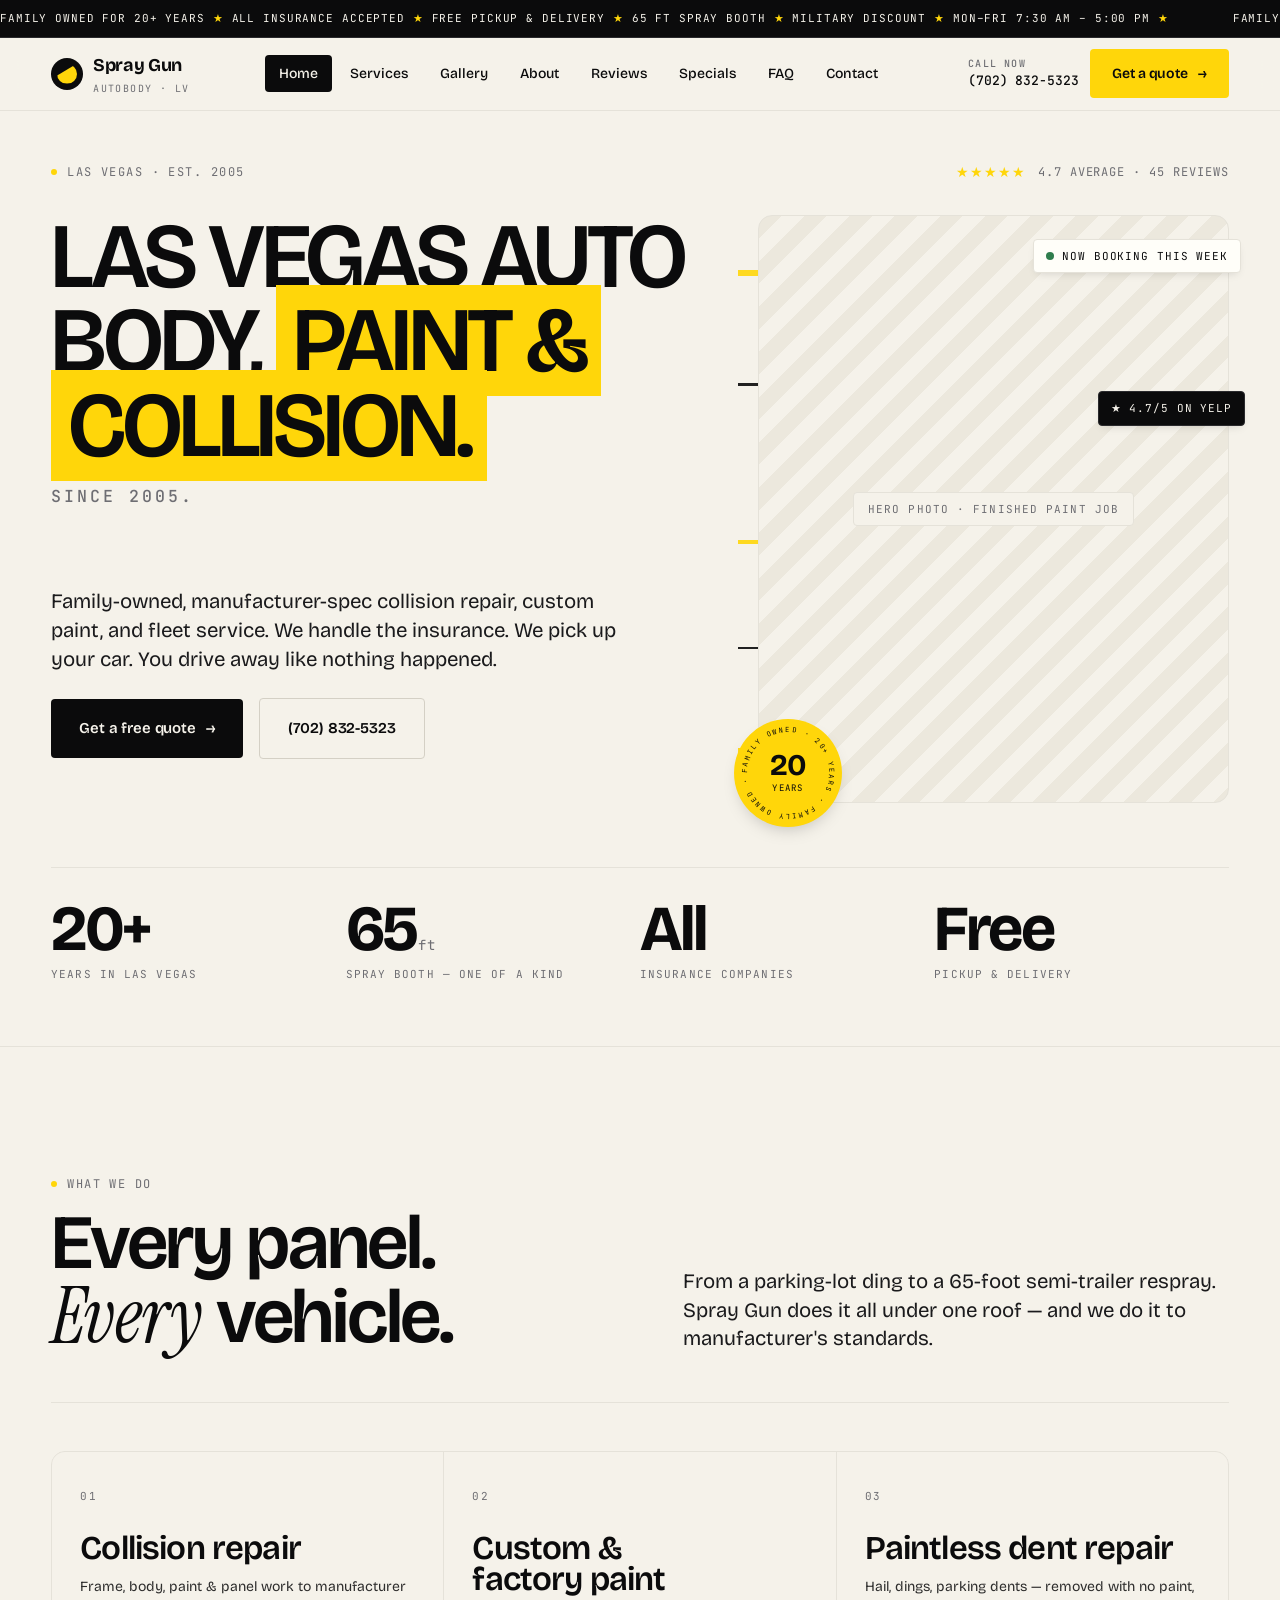
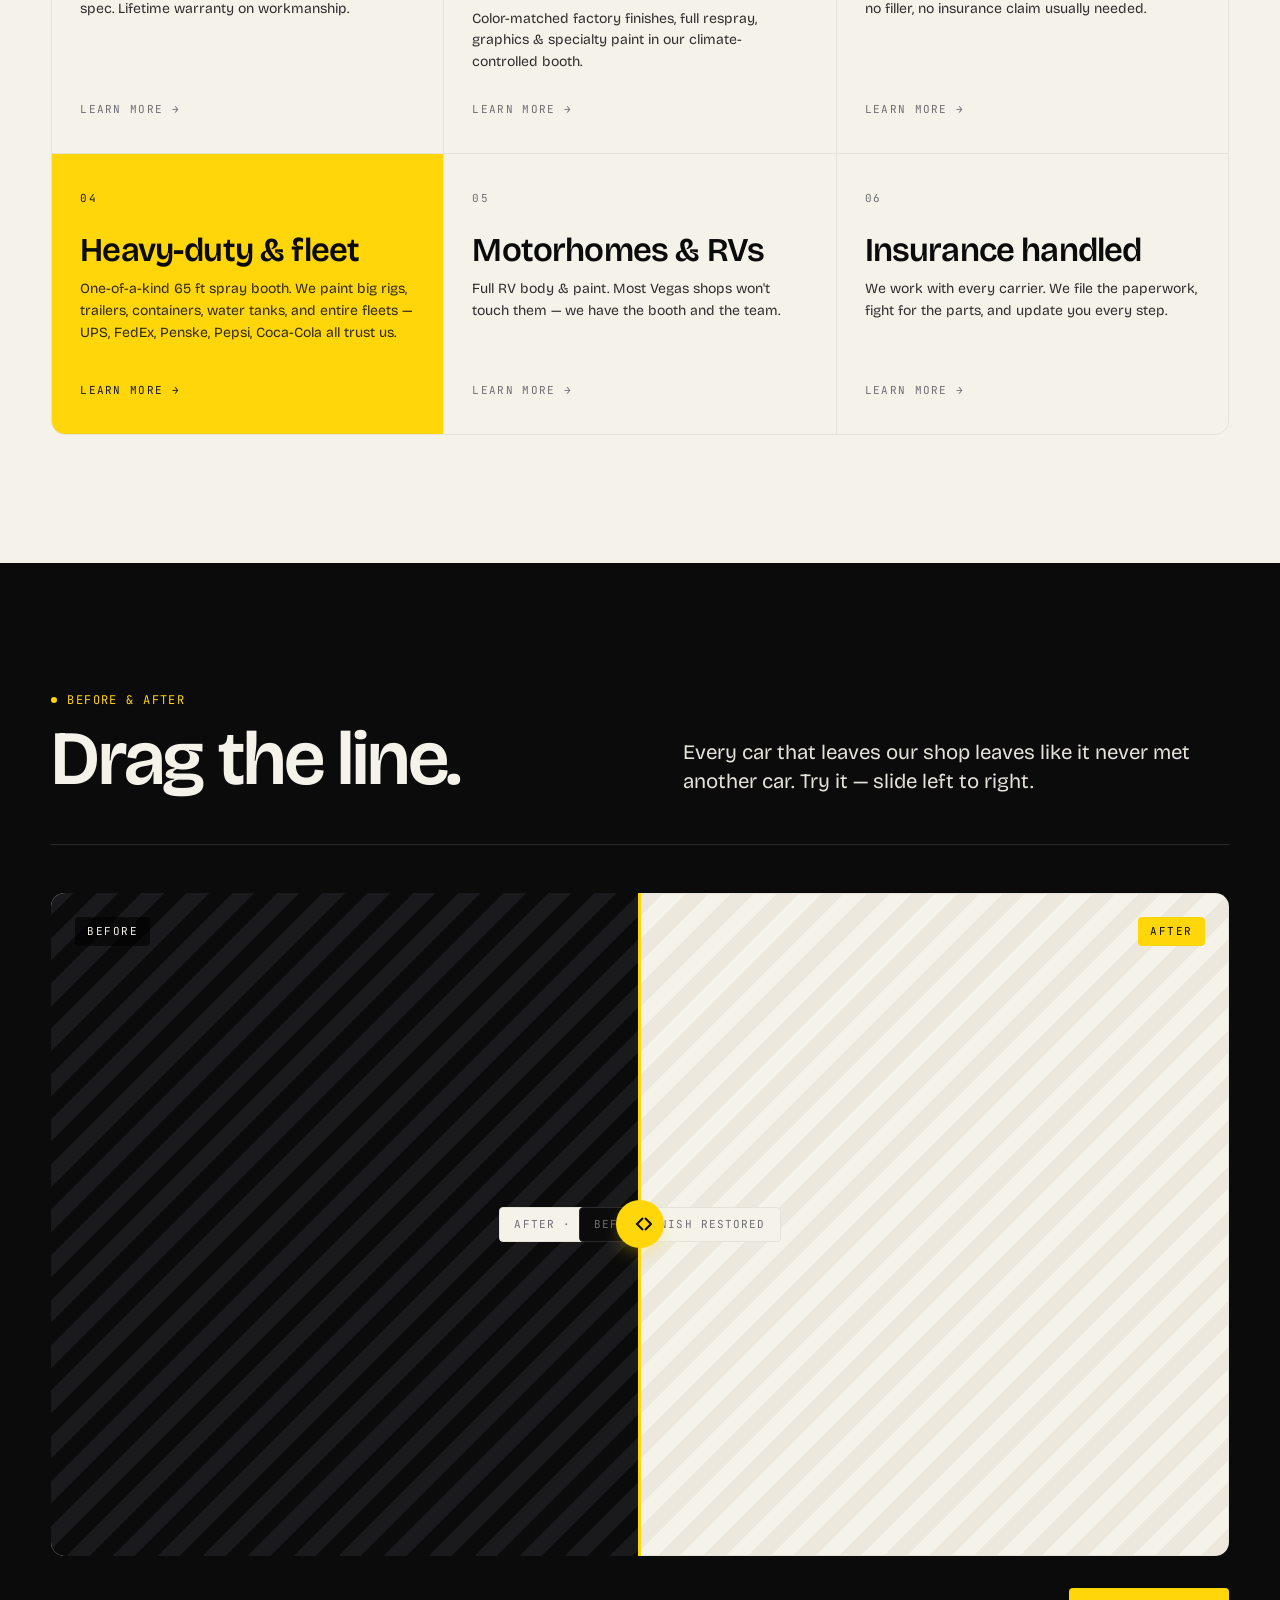
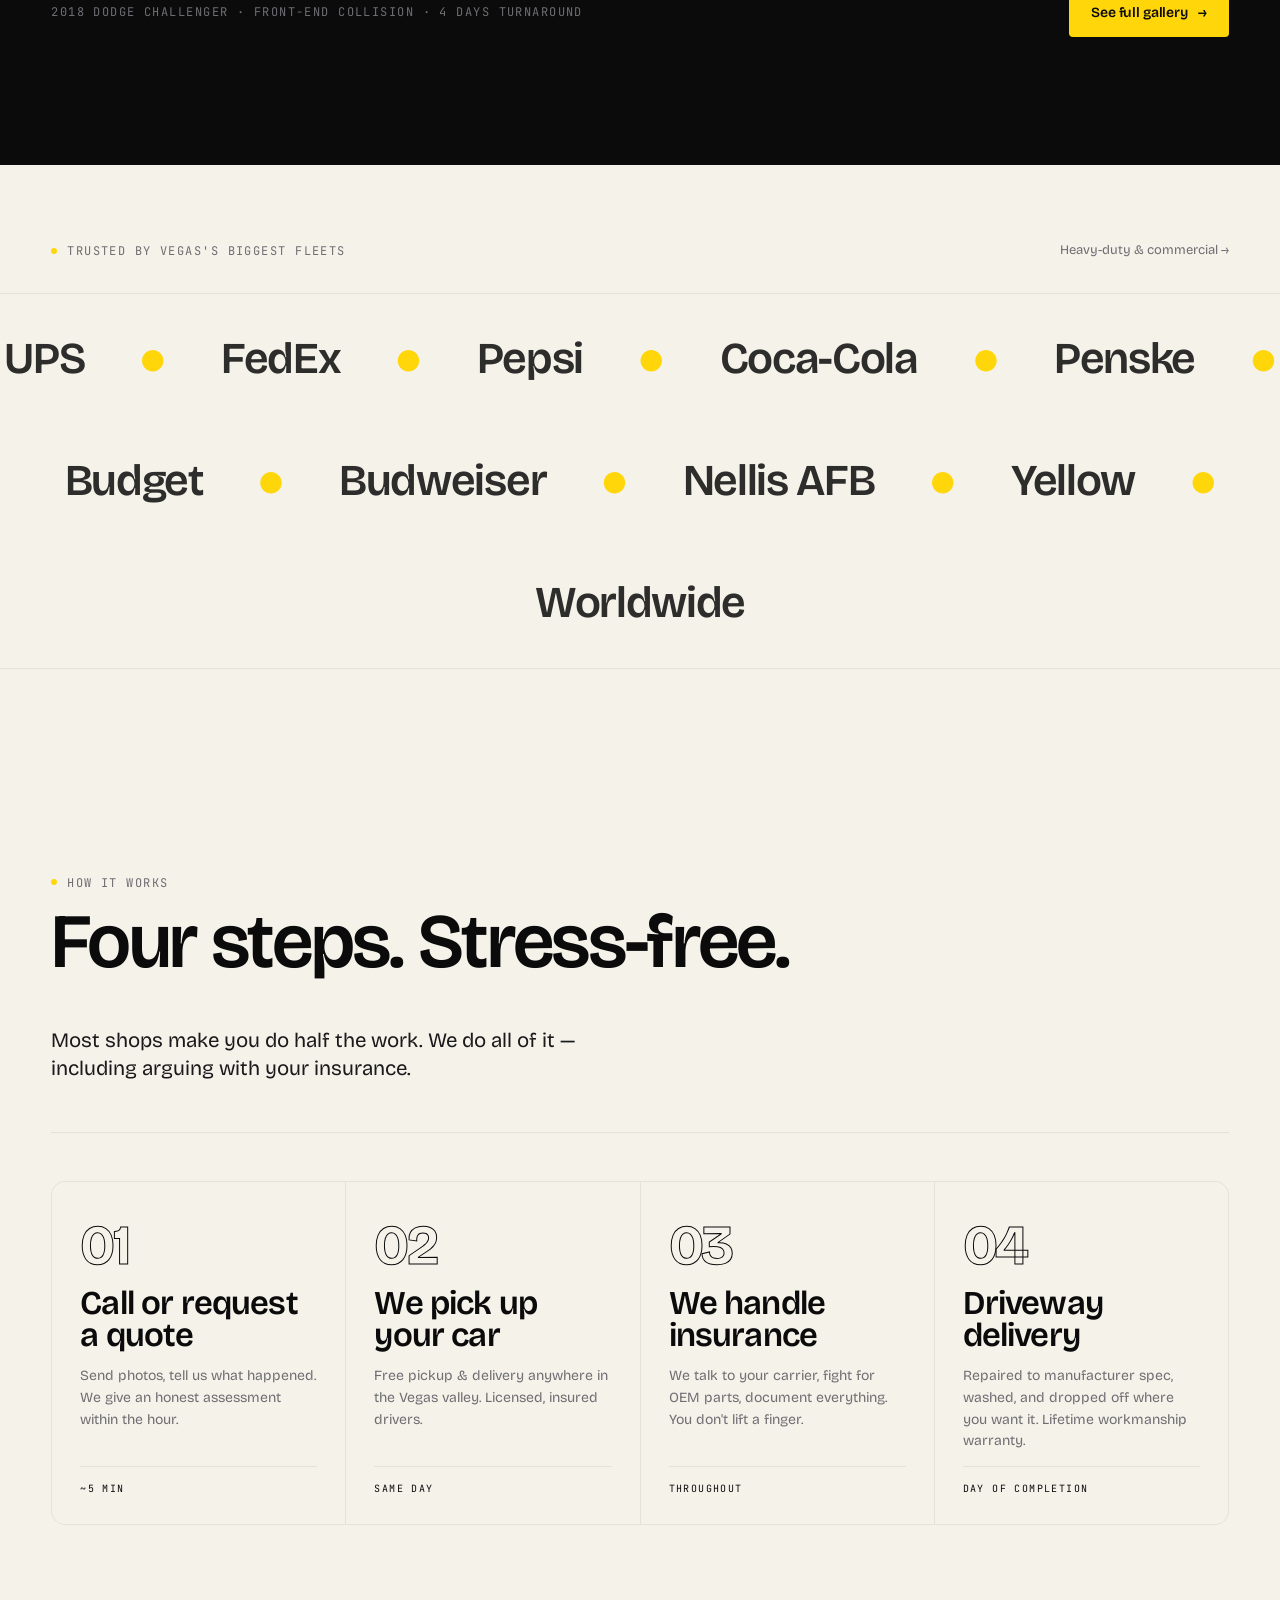
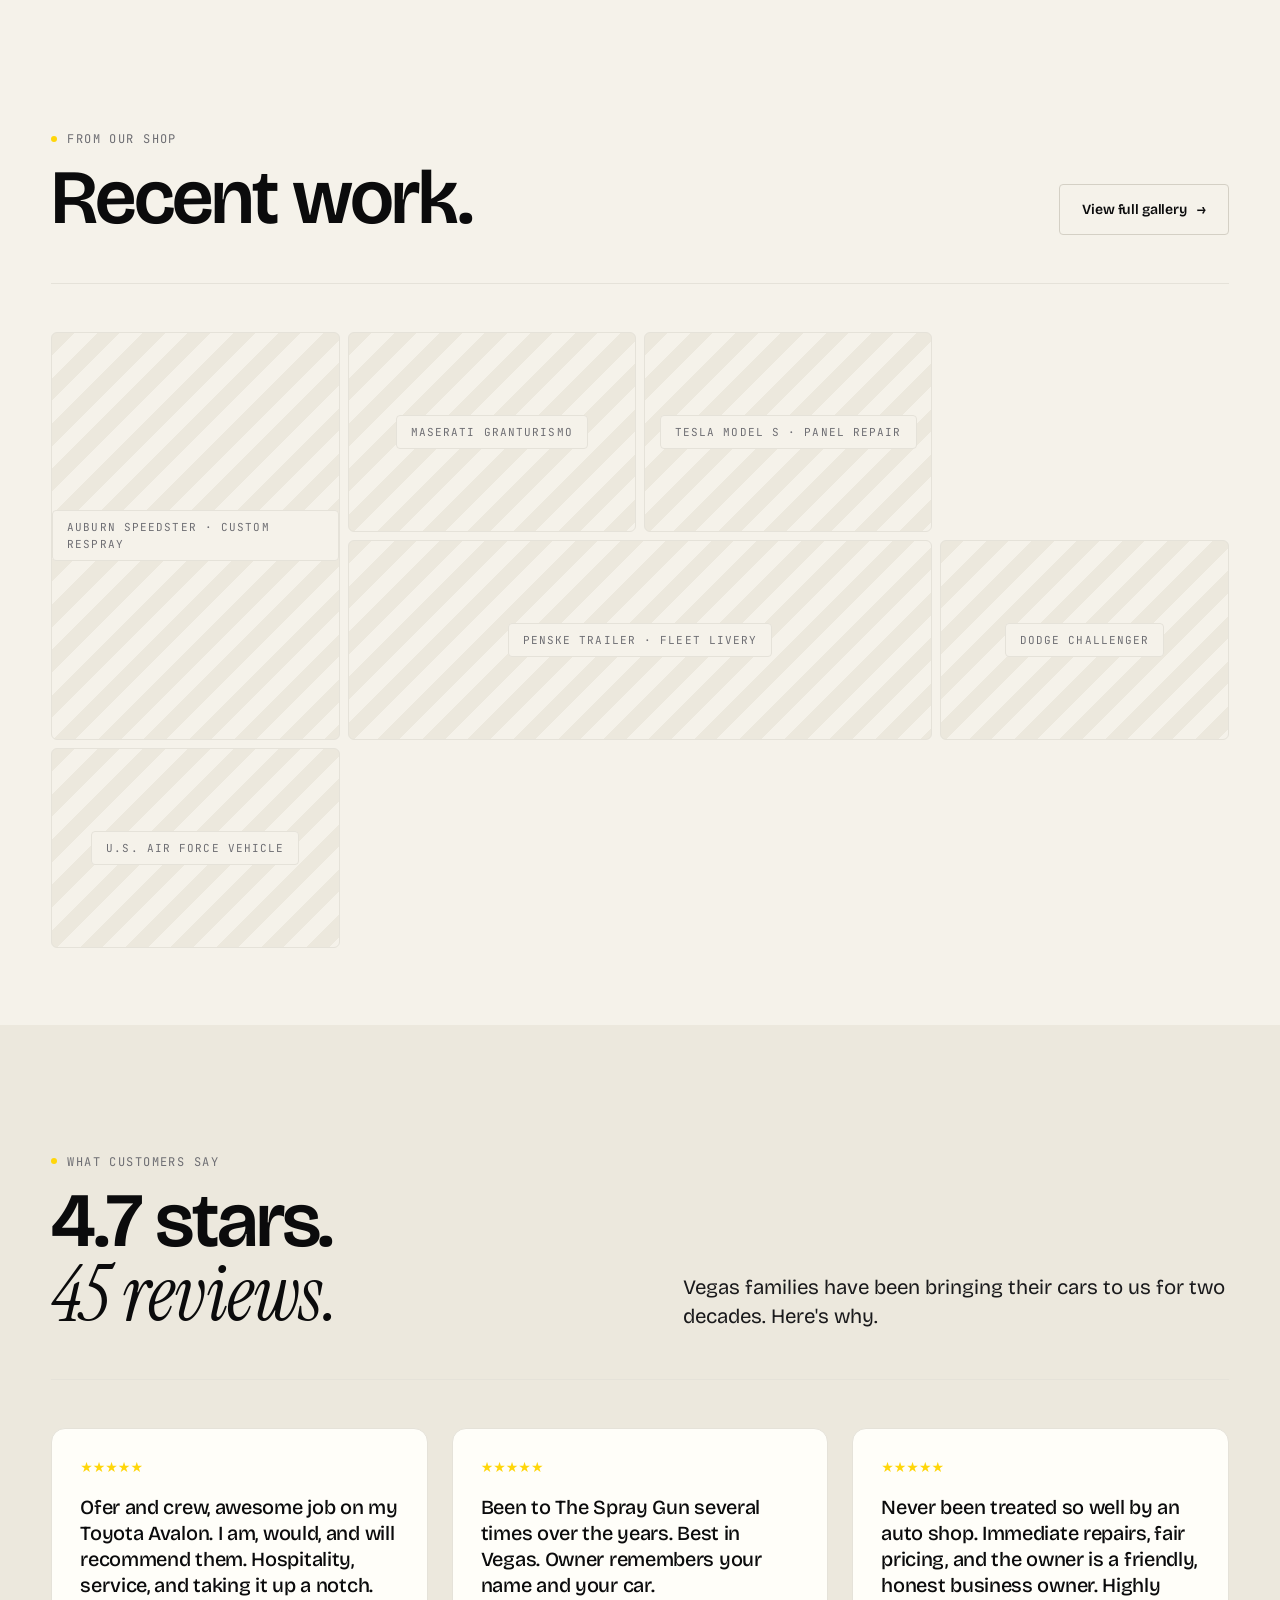
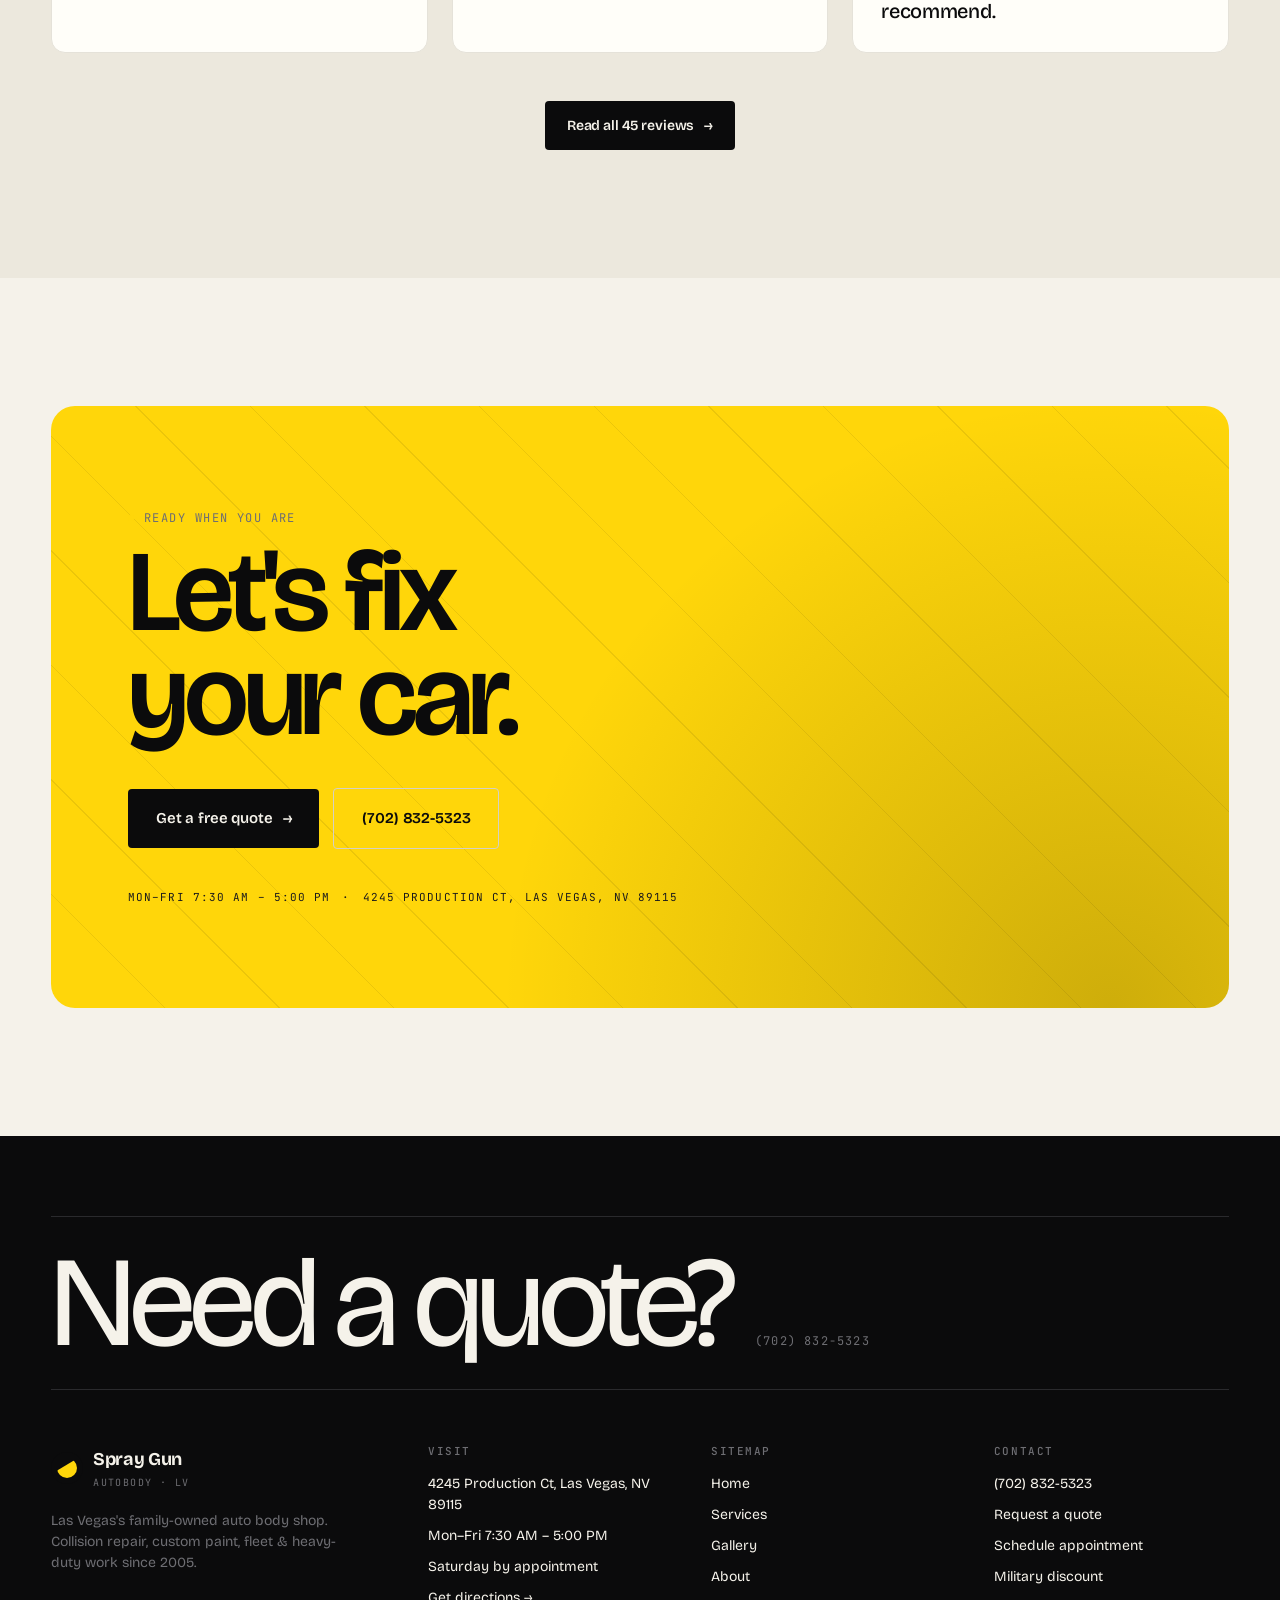
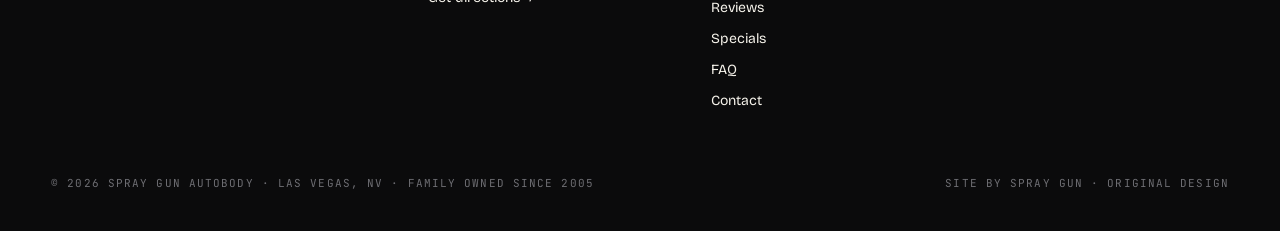
==== index.html @ a109ec79 "Update index.html" ====
<!doctype html>
<html lang="en">
<head>
<meta charset="utf-8" />
<meta name="viewport" content="width=device-width,initial-scale=1" />
<title>Spray Gun Autobody — Las Vegas Auto Body, Collision Repair &amp; Custom Paint</title>
<meta name="description" content="Las Vegas's family-owned auto body shop since 2005. Collision repair, custom paint, paintless dent repair, fleet &amp; heavy-duty service. All insurance accepted. Free pickup &amp; delivery. Call (702) 832-5323." />
<meta name="keywords" content="auto body Las Vegas, Las Vegas autobody, collision repair Las Vegas, car repair Las Vegas, truck repair, paintless dent repair, custom paint, fleet repair, big rig painting, 65 ft spray booth, motorhome paint Las Vegas" />
<meta name="theme-color" content="#FFD60A" />
<link rel="canonical" href="https://thespraygun.com/" />
<meta property="og:type" content="website" />
<meta property="og:title" content="Spray Gun Autobody — Las Vegas Auto Body" />
<meta property="og:description" content="Family-owned Las Vegas auto body since 2005. Collision repair, custom paint, fleet &amp; heavy-duty. All insurance accepted." />
<meta property="og:locale" content="en_US" />
<meta property="og:site_name" content="Spray Gun Autobody" />
<meta name="twitter:card" content="summary_large_image" />

<link rel="preconnect" href="https://fonts.googleapis.com" />
<link rel="preconnect" href="https://fonts.gstatic.com" crossorigin />
<link href="https://fonts.googleapis.com/css2?family=Bricolage+Grotesque:opsz,wght@12..96,400;12..96,500;12..96,600;12..96,700;12..96,800&family=Instrument+Serif:ital@0;1&family=JetBrains+Mono:wght@400;500&display=swap" rel="stylesheet" />
<link rel="stylesheet" href="assets/styles.css" />

<script type="application/ld+json">
{
  "@context": "https://schema.org",
  "@type": "AutoBodyShop",
  "name": "Spray Gun Autobody",
  "image": "https://thespraygun.com/og-image.jpg",
  "@id": "https://thespraygun.com/",
  "url": "https://thespraygun.com/",
  "telephone": "+1-702-832-5323",
  "priceRange": "$$",
  "address": {
    "@type": "PostalAddress",
    "streetAddress": "4245 Production Ct",
    "addressLocality": "Las Vegas",
    "addressRegion": "NV",
    "postalCode": "89115",
    "addressCountry": "US"
  },
  "geo": { "@type": "GeoCoordinates", "latitude": 36.234, "longitude": -115.078 },
  "openingHoursSpecification": [
    { "@type": "OpeningHoursSpecification", "dayOfWeek": ["Monday","Tuesday","Wednesday","Thursday","Friday"], "opens": "07:30", "closes": "17:00" }
  ],
  "aggregateRating": { "@type": "AggregateRating", "ratingValue": "4.7", "reviewCount": "45" },
  "areaServed": "Las Vegas, NV",
  "founder": "Ofer Nurkin",
  "foundingDate": "2005"
}
</script>
</head>
<body>

<header data-nav="home"></header>

<!-- ============================================================
     HERO
     ============================================================ -->
<section class="hero" data-screen-label="01 Home — Hero">
  <div class="hero-grid wrap">

    <div class="hero-meta">
      <div class="eyebrow eyebrow-dot">Las Vegas · est. 2005</div>
      <div class="hero-rating">
        <div class="stars" aria-hidden="true">★★★★★</div>
        <span>4.7 average · 45 reviews</span>
      </div>
    </div>

    <h1 class="hero-h">
      Las Vegas
      auto body,
      <span class="hero-line">
        <span class="hero-mark">paint &amp; collision.</span>
      </span>
      <span class="hero-since">Since 2005.</span>
    </h1>

    <div class="hero-side">
      <p class="lead">
        Family-owned, manufacturer-spec collision repair, custom paint, and fleet service.
        We handle the insurance. We pick up your car. You drive away like nothing happened.
      </p>
      <div class="row" style="margin-top:24px;">
        <a href="contact.html#quote" class="btn btn-ink btn-lg">Get a free quote <span class="arrow">→</span></a>
        <a href="tel:7028325323" class="btn btn-ghost btn-lg">(702) 832-5323</a>
      </div>
    </div>

    <!-- Stage with placeholder hero image + animated paint stripes -->
    <div class="hero-stage">
      <div class="hero-stripes" aria-hidden="true">
        <span></span><span></span><span></span><span></span><span></span>
      </div>
      <div class="hero-img ph" data-label="Hero photo · finished paint job"></div>
      <div class="hero-badge">
        <div class="hero-badge-spin" aria-hidden="true">
          <svg viewBox="0 0 200 200" width="100%" height="100%">
            <defs>
              <path id="circle-text" d="M 100,100 m -76,0 a 76,76 0 1,1 152,0 a 76,76 0 1,1 -152,0" />
            </defs>
            <text font-family="JetBrains Mono" font-size="13" letter-spacing="4" fill="currentColor">
              <textPath href="#circle-text">FAMILY OWNED · 20+ YEARS · FAMILY OWNED · 20+ YEARS · </textPath>
            </text>
          </svg>
        </div>
        <div class="hero-badge-inner">
          <span>20</span>
          <small>years</small>
        </div>
      </div>
      <div class="hero-tag-1">
        <span class="dot"></span>
        Now booking this week
      </div>
      <div class="hero-tag-2">
        ★ 4.7/5 on Yelp
      </div>
    </div>

    <!-- Big ticker number row -->
    <div class="hero-ticker">
      <div class="tk-item">
        <div class="tk-n">20+</div>
        <div class="tk-l">Years in Las Vegas</div>
      </div>
      <div class="tk-item">
        <div class="tk-n">65<small>ft</small></div>
        <div class="tk-l">Spray booth — one of a kind</div>
      </div>
      <div class="tk-item">
        <div class="tk-n">All</div>
        <div class="tk-l">Insurance companies</div>
      </div>
      <div class="tk-item">
        <div class="tk-n">Free</div>
        <div class="tk-l">Pickup &amp; delivery</div>
      </div>
    </div>
  </div>
</section>

<!-- ============================================================
     SERVICES PREVIEW
     ============================================================ -->
<section class="section" id="services-preview" data-screen-label="01 Home — Services">
  <div class="wrap">
    <div class="sec-head">
      <div>
        <div class="eyebrow eyebrow-dot">What we do</div>
        <h2 class="h-1" style="margin-top:14px;">Every panel.<br /><span class="italic-serif">Every</span> vehicle.</h2>
      </div>
      <p class="lead" style="max-width:42ch;">
        From a parking-lot ding to a 65-foot semi-trailer respray. Spray Gun does it all under one roof — and we do it to manufacturer's standards.
      </p>
    </div>

    <div class="svc-grid">
      <a href="services.html#collision" class="svc-card svc-1">
        <div class="svc-num">01</div>
        <div class="svc-body">
          <h3 class="h-3">Collision repair</h3>
          <p>Frame, body, paint &amp; panel work to manufacturer spec. Lifetime warranty on workmanship.</p>
        </div>
        <div class="svc-cta">Learn more →</div>
      </a>
      <a href="services.html#paint" class="svc-card svc-2">
        <div class="svc-num">02</div>
        <div class="svc-body">
          <h3 class="h-3">Custom &amp; factory paint</h3>
          <p>Color-matched factory finishes, full respray, graphics &amp; specialty paint in our climate-controlled booth.</p>
        </div>
        <div class="svc-cta">Learn more →</div>
      </a>
      <a href="services.html#pdr" class="svc-card svc-3">
        <div class="svc-num">03</div>
        <div class="svc-body">
          <h3 class="h-3">Paintless dent repair</h3>
          <p>Hail, dings, parking dents — removed with no paint, no filler, no insurance claim usually needed.</p>
        </div>
        <div class="svc-cta">Learn more →</div>
      </a>
      <a href="services.html#heavyduty" class="svc-card svc-4 svc-feature">
        <div class="svc-num">04</div>
        <div class="svc-body">
          <h3 class="h-3">Heavy-duty &amp; fleet</h3>
          <p>One-of-a-kind 65 ft spray booth. We paint big rigs, trailers, containers, water tanks, and entire fleets — UPS, FedEx, Penske, Pepsi, Coca-Cola all trust us.</p>
        </div>
        <div class="svc-cta">Learn more →</div>
      </a>
      <a href="services.html#motorhome" class="svc-card svc-5">
        <div class="svc-num">05</div>
        <div class="svc-body">
          <h3 class="h-3">Motorhomes &amp; RVs</h3>
          <p>Full RV body &amp; paint. Most Vegas shops won't touch them — we have the booth and the team.</p>
        </div>
        <div class="svc-cta">Learn more →</div>
      </a>
      <a href="services.html#insurance" class="svc-card svc-6">
        <div class="svc-num">06</div>
        <div class="svc-body">
          <h3 class="h-3">Insurance handled</h3>
          <p>We work with every carrier. We file the paperwork, fight for the parts, and update you every step.</p>
        </div>
        <div class="svc-cta">Learn more →</div>
      </a>
    </div>
  </div>
</section>

<!-- ============================================================
     BEFORE / AFTER
     ============================================================ -->
<section class="section" style="background:var(--ink);color:var(--paper);" data-screen-label="01 Home — Before/After">
  <div class="wrap">
    <div class="sec-head" style="border-color:var(--ink-3);">
      <div>
        <div class="eyebrow eyebrow-dot" style="color:var(--yellow);">Before &amp; after</div>
        <h2 class="h-1" style="margin-top:14px;color:var(--paper);">Drag the line.</h2>
      </div>
      <p class="lead" style="max-width:42ch;color:var(--line);">
        Every car that leaves our shop leaves like it never met another car. Try it — slide left to right.
      </p>
    </div>

    <div class="ba" id="ba">
      <div class="ba-after ph" data-label="After · factory finish restored"></div>
      <div class="ba-before" id="ba-before">
        <div class="ph dark" data-label="Before · accident damage"></div>
      </div>
      <button class="ba-handle" id="ba-handle" aria-label="Drag to compare">
        <span class="ba-line"></span>
        <span class="ba-knob">
          <svg width="24" height="24" viewBox="0 0 24 24" fill="none" stroke="currentColor" stroke-width="2">
            <polyline points="15 18 9 12 15 6"></polyline>
            <polyline points="9 18 15 12 9 6" transform="translate(8, 0)"></polyline>
          </svg>
        </span>
      </button>
      <div class="ba-label ba-label-before">Before</div>
      <div class="ba-label ba-label-after">After</div>
    </div>

    <div class="row" style="margin-top:32px; justify-content:space-between;">
      <span class="eyebrow" style="color:var(--mute);">2018 Dodge Challenger · front-end collision · 4 days turnaround</span>
      <a href="gallery.html" class="btn btn-yellow">See full gallery <span class="arrow">→</span></a>
    </div>
  </div>
</section>

<!-- ============================================================
     FLEET CLIENTS marquee
     ============================================================ -->
<section class="section-sm" data-screen-label="01 Home — Fleet">
  <div class="wrap">
    <div class="row" style="justify-content:space-between; margin-bottom:32px;">
      <div class="eyebrow eyebrow-dot">Trusted by Vegas's biggest fleets</div>
      <a href="services.html#heavyduty" class="muted" style="font-size:13px;">Heavy-duty &amp; commercial →</a>
    </div>
  </div>
  <div class="fleet-marquee" aria-hidden="true">
    <div class="fleet-track">
      <span class="flt">UPS</span>
      <span class="flt-d">●</span>
      <span class="flt">FedEx</span>
      <span class="flt-d">●</span>
      <span class="flt">Pepsi</span>
      <span class="flt-d">●</span>
      <span class="flt">Coca-Cola</span>
      <span class="flt-d">●</span>
      <span class="flt">Penske</span>
      <span class="flt-d">●</span>
      <span class="flt">Budget</span>
      <span class="flt-d">●</span>
      <span class="flt">Budweiser</span>
      <span class="flt-d">●</span>
      <span class="flt">Nellis AFB</span>
      <span class="flt-d">●</span>
      <span class="flt">Yellow</span>
      <span class="flt-d">●</span>
      <span class="flt">Worldwide</span>
    </div>
  </div>
</section>

<!-- ============================================================
     PROCESS
     ============================================================ -->
<section class="section" data-screen-label="01 Home — Process">
  <div class="wrap">
    <div class="sec-head">
      <div>
        <div class="eyebrow eyebrow-dot">How it works</div>
        <h2 class="h-1" style="margin-top:14px;">Four steps. Stress-free.</h2>
      </div>
      <p class="lead" style="max-width:42ch;">
        Most shops make you do half the work. We do all of it — including arguing with your insurance.
      </p>
    </div>

    <ol class="process">
      <li class="step">
        <span class="step-n">01</span>
        <h3 class="h-3">Call or request a quote</h3>
        <p>Send photos, tell us what happened. We give an honest assessment within the hour.</p>
        <div class="step-meta">~5 min</div>
      </li>
      <li class="step">
        <span class="step-n">02</span>
        <h3 class="h-3">We pick up your car</h3>
        <p>Free pickup &amp; delivery anywhere in the Vegas valley. Licensed, insured drivers.</p>
        <div class="step-meta">Same day</div>
      </li>
      <li class="step">
        <span class="step-n">03</span>
        <h3 class="h-3">We handle insurance</h3>
        <p>We talk to your carrier, fight for OEM parts, document everything. You don't lift a finger.</p>
        <div class="step-meta">Throughout</div>
      </li>
      <li class="step">
        <span class="step-n">04</span>
        <h3 class="h-3">Driveway delivery</h3>
        <p>Repaired to manufacturer spec, washed, and dropped off where you want it. Lifetime workmanship warranty.</p>
        <div class="step-meta">Day of completion</div>
      </li>
    </ol>
  </div>
</section>

<!-- ============================================================
     GALLERY preview
     ============================================================ -->
<section class="section-sm" data-screen-label="01 Home — Gallery preview">
  <div class="wrap">
    <div class="sec-head">
      <div>
        <div class="eyebrow eyebrow-dot">From our shop</div>
        <h2 class="h-1" style="margin-top:14px;">Recent work.</h2>
      </div>
      <a href="gallery.html" class="btn btn-ghost">View full gallery <span class="arrow">→</span></a>
    </div>

    <div class="gallery-strip">
      <div class="gs-item gs-tall ph" data-label="Auburn Speedster · custom respray"></div>
      <div class="gs-item ph" data-label="Maserati Granturismo"></div>
      <div class="gs-item ph" data-label="Tesla Model S · panel repair"></div>
      <div class="gs-item gs-wide ph" data-label="Penske trailer · fleet livery"></div>
      <div class="gs-item ph" data-label="Dodge Challenger"></div>
      <div class="gs-item ph" data-label="U.S. Air Force vehicle"></div>
    </div>
  </div>
</section>

<!-- ============================================================
     REVIEWS
     ============================================================ -->
<section class="section" style="background:var(--paper-2);" data-screen-label="01 Home — Reviews">
  <div class="wrap">
    <div class="sec-head">
      <div>
        <div class="eyebrow eyebrow-dot">What customers say</div>
        <h2 class="h-1" style="margin-top:14px;">4.7 stars.<br /><span class="italic-serif">45 reviews.</span></h2>
      </div>
      <p class="lead" style="max-width:42ch;">
        Vegas families have been bringing their cars to us for two decades. Here's why.
      </p>
    </div>

    <div class="reviews">
      <article class="review">
        <div class="stars">★★★★★</div>
        <p class="review-q">Ofer and crew, awesome job on my Toyota Avalon. I am, would, and will recommend them. Hospitality, service, and taking it up a notch.</p>
      </article>
      <article class="review">
        <div class="stars">★★★★★</div>
        <p class="review-q">Been to The Spray Gun several times over the years. Best in Vegas. Owner remembers your name and your car.</p>
      </article>
      <article class="review">
        <div class="stars">★★★★★</div>
        <p class="review-q">Never been treated so well by an auto shop. Immediate repairs, fair pricing, and the owner is a friendly, honest business owner. Highly recommend.</p>
      </article>
    </div>

    <div class="center" style="margin-top:48px;">
      <a href="https://www.yelp.com/biz/the-spray-gun-auto-body-las-vegas#reviews" class="btn btn-ink" target="_blank" rel="noopener">Read all 45 reviews <span class="arrow">→</span></a>
    </div>
  </div>
</section>

<!-- ============================================================
     CTA
     ============================================================ -->
<section class="section" data-screen-label="01 Home — CTA">
  <div class="wrap">
    <div class="cta-block">
      <div class="cta-bg" aria-hidden="true"></div>
      <div class="cta-inner">
        <div class="eyebrow eyebrow-dot">Ready when you are</div>
        <h2 class="h-display" style="margin-top:14px;">
          Let's fix<br />your car.
        </h2>
        <div class="row" style="margin-top:40px; gap:14px;">
          <a href="contact.html#quote" class="btn btn-ink btn-lg">Get a free quote <span class="arrow">→</span></a>
          <a href="tel:7028325323" class="btn btn-ghost btn-lg">(702) 832-5323</a>
        </div>
        <div class="cta-meta">
          <span>Mon–Fri 7:30 AM – 5:00 PM</span>
          <span>·</span>
          <span>4245 Production Ct, Las Vegas, NV 89115</span>
        </div>
      </div>
    </div>
  </div>
</section>

<footer data-footer="home"></footer>

<script src="assets/shared.js"></script>
<script>
  /* Before/After slider */
  (function () {
    const wrap = document.getElementById("ba");
    const before = document.getElementById("ba-before");
    const handle = document.getElementById("ba-handle");
    if (!wrap || !before || !handle) return;
    let drag = false;
    function set(x) {
      const rect = wrap.getBoundingClientRect();
      let pct = ((x - rect.left) / rect.width) * 100;
      pct = Math.max(0, Math.min(100, pct));
      before.style.width = pct + "%";
      handle.style.left = pct + "%";
    }
    handle.addEventListener("mousedown", () => (drag = true));
    handle.addEventListener("touchstart", () => (drag = true), { passive: true });
    window.addEventListener("mouseup", () => (drag = false));
    window.addEventListener("touchend", () => (drag = false));
    window.addEventListener("mousemove", (e) => drag && set(e.clientX));
    window.addEventListener("touchmove", (e) => drag && e.touches[0] && set(e.touches[0].clientX), { passive: true });
    wrap.addEventListener("click", (e) => set(e.clientX));
    // init at 50%
    set(wrap.getBoundingClientRect().left + wrap.getBoundingClientRect().width / 2);
  })();
</script>

<style>
/* ============================================================
   HOMEPAGE STYLES
   ============================================================ */

/* HERO --------------------------------------------------- */
.hero {
  padding-block: clamp(32px, 4vw, 56px) clamp(40px, 5vw, 64px);
  border-bottom: 1px solid var(--line);
  overflow: hidden;
}
.hero-grid {
  display: grid;
  grid-template-columns: 1fr;
  grid-template-rows: auto auto auto;
  gap: 32px 48px;
  align-items: start;
}
@media (min-width: 981px) {
  .hero-grid { grid-template-columns: 1.4fr 1fr; }
}
.hero-meta {
  grid-column: 1 / -1;
  display: flex;
  align-items: center;
  justify-content: space-between;
  flex-wrap: wrap;
  gap: 16px;
}
.hero-rating {
  display: flex; gap: 12px; align-items: center;
  font-family: var(--mono);
  font-size: 12px;
  letter-spacing: 0.08em;
  text-transform: uppercase;
  color: var(--mute);
}
.hero-h {
  font-size: clamp(44px, 7.2vw, 112px);
  letter-spacing: -0.04em;
  line-height: 0.92;
  font-weight: 600;
  text-transform: uppercase;
}
@media (min-width: 981px) {
  .hero-h { grid-column: 1 / 2; }
}
.hero-line {
  display: inline;
}
.hero-mark {
  background: var(--yellow);
  color: var(--ink);
  padding: 0 0.18em;
  display: inline;
  box-decoration-break: clone;
  -webkit-box-decoration-break: clone;
}
.hero-since {
  display: block;
  font-family: var(--mono);
  font-weight: 500;
  font-size: 0.18em;
  letter-spacing: 0.18em;
  color: var(--mute);
  margin-top: 1.2em;
  text-transform: uppercase;
}
.hero-side {
  margin-top: 8px;
  max-width: 580px;
}
@media (min-width: 981px) {
  .hero-side { grid-column: 1 / 2; }
}

/* hero stage with image and animated stripes */
.hero-stage {
  position: relative;
  aspect-ratio: 4 / 3;
  min-height: 360px;
  grid-column: 1 / -1;
}
@media (min-width: 981px) {
  .hero-stage {
    grid-column: 2 / 3;
    grid-row: 2 / 4;
    aspect-ratio: 4 / 5;
    min-height: 420px;
  }
}
.hero-img {
  position: absolute;
  inset: 0;
  border-radius: var(--radius-lg);
  z-index: 2;
}
.hero-stripes {
  position: absolute;
  inset: -20px;
  z-index: 1;
  overflow: hidden;
  border-radius: 20px;
}
.hero-stripes span {
  position: absolute;
  height: 6px;
  background: var(--yellow);
  border-radius: 999px;
  opacity: 0.9;
  animation: hStripe 4s ease-in-out infinite;
}
.hero-stripes span:nth-child(1) { top: 12%; left: -30%; width: 50%; animation-delay: 0s; }
.hero-stripes span:nth-child(2) { top: 30%; left: -40%; width: 70%; animation-delay: 0.4s; background: var(--ink); height: 3px; }
.hero-stripes span:nth-child(3) { top: 55%; left: -50%; width: 80%; animation-delay: 0.8s; height: 4px; }
.hero-stripes span:nth-child(4) { top: 72%; left: -30%; width: 50%; animation-delay: 1.2s; background: var(--ink); height: 2px; }
.hero-stripes span:nth-child(5) { top: 88%; left: -40%; width: 70%; animation-delay: 1.6s; }
@keyframes hStripe {
  0% { transform: translateX(0); opacity: 0; }
  20% { opacity: 0.9; }
  100% { transform: translateX(220%); opacity: 0; }
}

.hero-badge {
  position: absolute;
  bottom: -24px;
  left: -24px;
  width: 108px;
  height: 108px;
  z-index: 3;
  background: var(--yellow);
  border-radius: 50%;
  display: flex;
  align-items: center;
  justify-content: center;
  box-shadow: 0 8px 18px -8px rgba(0,0,0,0.25);
}
.hero-badge-spin {
  position: absolute; inset: 0;
  animation: spin 18s linear infinite;
  color: var(--ink);
}
.hero-badge-inner {
  display: flex;
  flex-direction: column;
  align-items: center;
  z-index: 2;
}
.hero-badge-inner span {
  font-family: var(--display);
  font-size: 30px;
  font-weight: 700;
  letter-spacing: -0.04em;
  line-height: 1;
}
.hero-badge-inner small {
  font-family: var(--mono);
  font-size: 9px;
  letter-spacing: 0.14em;
  text-transform: uppercase;
  margin-top: 2px;
}

.hero-tag-1, .hero-tag-2 {
  position: absolute;
  z-index: 3;
  background: var(--white);
  border: 1px solid var(--line);
  border-radius: 4px;
  padding: 8px 12px;
  font-family: var(--mono);
  font-size: 11px;
  letter-spacing: 0.08em;
  text-transform: uppercase;
  display: inline-flex;
  align-items: center;
  gap: 8px;
  box-shadow: 0 4px 10px -4px rgba(0,0,0,0.15);
}
.hero-tag-1 { top: 24px; right: -12px; }
.hero-tag-1 .dot {
  width: 8px; height: 8px;
  background: var(--green);
  border-radius: 50%;
  display: inline-block;
  animation: pulse 1.6s ease-in-out infinite;
}
.hero-tag-2 { top: 30%; right: -16px; background: var(--ink); color: var(--paper); border-color: var(--ink-3); }

/* hero ticker */
.hero-ticker {
  grid-column: 1 / -1;
  display: grid;
  grid-template-columns: repeat(4, 1fr);
  border-top: 1px solid var(--line);
  margin-top: 32px;
  padding-top: 32px;
}
@media (max-width: 720px) {
  .hero-ticker { grid-template-columns: repeat(2, 1fr); gap: 24px; }
}
.tk-item { display: flex; flex-direction: column; gap: 8px; }
.tk-n {
  font-family: var(--display);
  font-size: clamp(36px, 5vw, 64px);
  font-weight: 700;
  letter-spacing: -0.04em;
  line-height: 0.9;
}
.tk-n small {
  font-family: var(--mono);
  font-size: 14px;
  font-weight: 400;
  color: var(--mute);
  letter-spacing: 0.02em;
  margin-left: 2px;
}
.tk-l {
  font-family: var(--mono);
  font-size: 11px;
  letter-spacing: 0.1em;
  text-transform: uppercase;
  color: var(--mute);
}

/* SECTION HEAD ------------------------------------------------------ */
.sec-head {
  display: flex;
  align-items: end;
  justify-content: space-between;
  gap: 48px;
  padding-bottom: 48px;
  border-bottom: 1px solid var(--line);
  margin-bottom: 48px;
  flex-wrap: wrap;
}

/* SERVICES GRID --------------------------------------------------- */
.svc-grid {
  display: grid;
  grid-template-columns: repeat(3, 1fr);
  gap: 1px;
  background: var(--line);
  border: 1px solid var(--line);
  border-radius: var(--radius-lg);
  overflow: hidden;
}
@media (max-width: 980px) { .svc-grid { grid-template-columns: repeat(2, 1fr); } }
@media (max-width: 640px) { .svc-grid { grid-template-columns: 1fr; } }
.svc-card {
  background: var(--paper);
  padding: 36px 28px;
  display: flex;
  flex-direction: column;
  gap: 28px;
  min-height: 280px;
  transition: background 0.3s, color 0.3s;
  position: relative;
}
.svc-card:hover {
  background: var(--ink);
  color: var(--paper);
}
.svc-card:hover .svc-num,
.svc-card:hover .svc-cta { color: var(--yellow); }
.svc-num {
  font-family: var(--mono);
  font-size: 11px;
  letter-spacing: 0.12em;
  color: var(--mute);
  transition: color 0.3s;
}
.svc-body p { margin-top: 12px; font-size: 14px; line-height: 1.55; color: inherit; opacity: 0.85; }
.svc-cta {
  font-family: var(--mono);
  font-size: 11px;
  letter-spacing: 0.12em;
  text-transform: uppercase;
  color: var(--mute);
  margin-top: auto;
  transition: color 0.3s, transform 0.3s;
}
.svc-card:hover .svc-cta { transform: translateX(4px); }
.svc-feature {
  background: var(--yellow);
}
.svc-feature .svc-num { color: var(--ink-2); }
.svc-feature .svc-cta { color: var(--ink-2); }
.svc-feature:hover { background: var(--ink); }
.svc-feature:hover .svc-num,
.svc-feature:hover .svc-cta { color: var(--yellow); }

/* BEFORE / AFTER ------------------------------------------------ */
.ba {
  position: relative;
  aspect-ratio: 16 / 9;
  border-radius: var(--radius-lg);
  overflow: hidden;
  cursor: ew-resize;
  user-select: none;
  background: var(--ink-2);
}
.ba-after, .ba-before {
  position: absolute;
  top: 0; left: 0;
  height: 100%;
}
.ba-after { width: 100%; }
.ba-before {
  width: 50%;
  overflow: hidden;
  border-right: 2px solid var(--yellow);
}
.ba-before .ph { width: 100vw; max-width: 1400px; height: 100%; border-radius: 0; border: 0; }
.ba-handle {
  position: absolute;
  top: 0; bottom: 0;
  left: 50%;
  transform: translateX(-50%);
  width: 48px;
  cursor: ew-resize;
  display: flex; align-items: center; justify-content: center;
  z-index: 4;
}
.ba-line {
  position: absolute;
  top: 0; bottom: 0;
  left: 50%;
  transform: translateX(-50%);
  width: 2px;
  background: var(--yellow);
}
.ba-knob {
  width: 48px;
  height: 48px;
  background: var(--yellow);
  border-radius: 50%;
  display: flex; align-items: center; justify-content: center;
  color: var(--ink);
  z-index: 5;
  box-shadow: 0 8px 20px -8px rgba(255,214,10,0.6);
}
.ba-label {
  position: absolute;
  top: 24px;
  font-family: var(--mono);
  font-size: 11px;
  letter-spacing: 0.14em;
  text-transform: uppercase;
  padding: 6px 12px;
  background: rgba(0,0,0,0.6);
  color: var(--paper);
  border-radius: 4px;
  z-index: 3;
}
.ba-label-before { left: 24px; }
.ba-label-after { right: 24px; background: var(--yellow); color: var(--ink); }

/* FLEET MARQUEE ------------------------------------------------- */
.fleet-marquee {
  border-top: 1px solid var(--line);
  border-bottom: 1px solid var(--line);
  padding-block: 32px;
  overflow: hidden;
  position: relative;
}
.fleet-track {
  display: flex;
  gap: 56px;
  align-items: center;
  justify-content: center;
  flex-wrap: wrap;
  width: 100%;
}
.flt {
  font-family: var(--display);
  font-weight: 600;
  font-size: clamp(28px, 4vw, 44px);
  letter-spacing: -0.03em;
  color: var(--ink);
  opacity: 0.85;
  white-space: nowrap;
}
.flt-d {
  color: var(--yellow);
  font-size: 28px;
}

/* PROCESS ----------------------------------------------------- */
.process {
  list-style: none;
  display: grid;
  grid-template-columns: repeat(4, 1fr);
  gap: 1px;
  background: var(--line);
  border: 1px solid var(--line);
  border-radius: var(--radius-lg);
  overflow: hidden;
}
@media (max-width: 900px) { .process { grid-template-columns: repeat(2, 1fr); } }
@media (max-width: 560px) { .process { grid-template-columns: 1fr; } }
.step {
  background: var(--paper);
  padding: 36px 28px 28px;
  display: flex;
  flex-direction: column;
  gap: 14px;
  min-height: 260px;
}
.step-n {
  font-family: var(--display);
  font-size: 56px;
  font-weight: 700;
  letter-spacing: -0.04em;
  color: var(--yellow-2);
  line-height: 1;
  -webkit-text-stroke: 1px var(--ink);
  color: transparent;
}
.step h3 { letter-spacing: -0.025em; }
.step p { font-size: 14px; line-height: 1.55; color: var(--mute); }
.step-meta {
  margin-top: auto;
  font-family: var(--mono);
  font-size: 10px;
  letter-spacing: 0.14em;
  text-transform: uppercase;
  color: var(--ink);
  padding-top: 14px;
  border-top: 1px solid var(--line);
}

/* GALLERY STRIP --------------------------------------------- */
.gallery-strip {
  display: grid;
  grid-template-columns: repeat(4, 1fr);
  grid-auto-rows: 200px;
  gap: 8px;
}
@media (max-width: 900px) { .gallery-strip { grid-template-columns: repeat(2, 1fr); } }
.gs-item {
  border-radius: var(--radius);
  transition: transform 0.3s;
}
.gs-item:hover { transform: scale(1.01); }
.gs-tall { grid-row: span 2; }
.gs-wide { grid-column: span 2; }

/* REVIEWS --------------------------------------------------- */
.reviews {
  display: grid;
  grid-template-columns: repeat(3, 1fr);
  gap: 24px;
}
@media (max-width: 900px) { .reviews { grid-template-columns: 1fr; } }
.review {
  background: var(--white);
  border: 1px solid var(--line);
  border-radius: var(--radius-lg);
  padding: 28px;
  display: flex; flex-direction: column; gap: 16px;
}
.review-q {
  font-family: var(--display);
  font-size: 20px;
  line-height: 1.3;
  letter-spacing: -0.015em;
  font-weight: 500;
  text-wrap: pretty;
}
.review footer {
  display: flex; align-items: center; justify-content: space-between;
  font-family: var(--mono);
  font-size: 11px;
  letter-spacing: 0.1em;
  text-transform: uppercase;
  color: var(--mute);
  border-top: 1px solid var(--line);
  padding-top: 16px;
}
.review footer strong { color: var(--ink); font-weight: 600; }

/* CTA BLOCK ------------------------------------------------- */
.cta-block {
  position: relative;
  border-radius: 24px;
  overflow: hidden;
  background: var(--yellow);
  padding: clamp(48px, 8vw, 120px) clamp(32px, 6vw, 80px);
}
.cta-bg {
  position: absolute;
  inset: 0;
  background:
    radial-gradient(circle at 90% 100%, color-mix(in srgb, var(--ink) 20%, transparent) 0%, transparent 50%),
    repeating-linear-gradient(45deg, transparent 0, transparent 80px, color-mix(in srgb, var(--ink) 8%, transparent) 80px, color-mix(in srgb, var(--ink) 8%, transparent) 81px);
  pointer-events: none;
}
.cta-inner { position: relative; z-index: 2; }
.cta-meta {
  margin-top: 40px;
  display: flex; gap: 12px; flex-wrap: wrap;
  font-family: var(--mono);
  font-size: 11px;
  letter-spacing: 0.1em;
  text-transform: uppercase;
  color: var(--ink-2);
}

footer { margin-top: 0; }
</style>
</body>
</html>
---- assets/styles.css ----
/* ============================================================
   Spray Gun Autobody — shared design system
   ============================================================ */

:root {
  /* color */
  --ink: #0B0B0C;
  --ink-2: #1A1A1C;
  --ink-3: #2A2A2D;
  --mute: #6E6E73;
  --line: #E5E2D9;
  --line-2: #D4D0C5;
  --paper: #F5F2EA;       /* warm off-white */
  --paper-2: #ECE8DD;
  --white: #FFFEF9;
  --yellow: #FFD60A;      /* signature */
  --yellow-2: #E5BD05;
  --yellow-dim: #FFF4B5;
  --red: #E04F2C;
  --green: #2F7D4D;

  /* type */
  --display: "Bricolage Grotesque", "Archivo", system-ui, sans-serif;
  --body: "Bricolage Grotesque", "Archivo", system-ui, sans-serif;
  --mono: "JetBrains Mono", ui-monospace, "SFMono-Regular", monospace;

  /* layout */
  --max: 1400px;
  --pad: clamp(20px, 4vw, 56px);
  --radius: 6px;
  --radius-lg: 14px;
}

* { box-sizing: border-box; margin: 0; padding: 0; }

html { scroll-behavior: smooth; }

body {
  font-family: var(--body);
  font-feature-settings: "ss01", "ss02";
  background: var(--paper);
  color: var(--ink);
  -webkit-font-smoothing: antialiased;
  font-size: 16px;
  line-height: 1.5;
  overflow-x: hidden;
}

a { color: inherit; text-decoration: none; }
button { font: inherit; cursor: pointer; border: 0; background: none; color: inherit; }
img { max-width: 100%; display: block; }

/* ============================================================
   TYPOGRAPHY
   ============================================================ */
.eyebrow {
  font-family: var(--mono);
  font-size: 12px;
  letter-spacing: 0.12em;
  text-transform: uppercase;
  color: var(--mute);
}
.eyebrow-dot::before {
  content: "";
  display: inline-block;
  width: 6px; height: 6px;
  background: var(--yellow);
  border-radius: 50%;
  margin-right: 10px;
  vertical-align: middle;
  transform: translateY(-1px);
}

h1, h2, h3, h4 {
  font-family: var(--display);
  font-weight: 600;
  line-height: 0.95;
  letter-spacing: -0.03em;
  text-wrap: balance;
}

.h-display {
  font-size: clamp(48px, 9vw, 144px);
  font-weight: 600;
  letter-spacing: -0.045em;
  line-height: 0.9;
}
.h-1 { font-size: clamp(40px, 6vw, 88px); }
.h-2 { font-size: clamp(32px, 4.4vw, 64px); }
.h-3 { font-size: clamp(24px, 2.6vw, 36px); letter-spacing: -0.025em; }
.h-4 { font-size: clamp(20px, 1.8vw, 24px); letter-spacing: -0.02em; }

.lead {
  font-size: clamp(18px, 1.6vw, 22px);
  line-height: 1.4;
  color: var(--ink-2);
  text-wrap: pretty;
  max-width: 60ch;
}

.italic-serif {
  font-family: "Instrument Serif", "Times New Roman", serif;
  font-style: italic;
  font-weight: 400;
  letter-spacing: -0.01em;
}

/* ============================================================
   LAYOUT
   ============================================================ */
.wrap {
  max-width: var(--max);
  margin: 0 auto;
  padding-inline: var(--pad);
}
.wrap-full {
  padding-inline: var(--pad);
}
section { position: relative; }
.section { padding-block: clamp(72px, 10vw, 140px); }
.section-sm { padding-block: clamp(48px, 6vw, 80px); }

.divider {
  height: 1px;
  background: var(--line);
  width: 100%;
}

/* ============================================================
   TOP BAR
   ============================================================ */
.topstrip {
  background: var(--ink);
  color: var(--paper);
  font-family: var(--mono);
  font-size: 11px;
  letter-spacing: 0.08em;
  text-transform: uppercase;
  overflow: hidden;
  border-bottom: 1px solid var(--ink-3);
}
.topstrip-track {
  display: flex;
  gap: 64px;
  white-space: nowrap;
  padding-block: 10px;
  animation: scroll 80s linear infinite;
  width: max-content;
}
.topstrip-track span { display: inline-flex; align-items: center; gap: 12px; }
.topstrip-track .star { color: var(--yellow); }

@keyframes scroll {
  from { transform: translateX(0); }
  to { transform: translateX(100%); }
}

/* ============================================================
   NAV
   ============================================================ */
.nav {
  background: var(--paper);
  border-bottom: 1px solid var(--line);
  position: sticky; top: 0; z-index: 100;
  backdrop-filter: blur(14px);
  background: color-mix(in srgb, var(--paper) 92%, transparent);
}
.nav-inner {
  display: flex;
  align-items: center;
  justify-content: space-between;
  gap: 24px;
  height: 72px;
  padding-inline: var(--pad);
  max-width: var(--max);
  margin: 0 auto;
}
.logo {
  font-family: var(--display);
  font-weight: 700;
  font-size: 18px;
  letter-spacing: -0.02em;
  display: flex; align-items: center; gap: 10px;
}
.logo-mark {
  width: 32px; height: 32px;
  background: var(--ink);
  border-radius: 50%;
  position: relative;
  overflow: hidden;
}
.logo-mark::after {
  content: "";
  position: absolute; inset: 6px;
  background: var(--yellow);
  border-radius: 50%;
  clip-path: polygon(0 60%, 100% 0, 100% 100%, 0 100%);
}
.logo small {
  font-family: var(--mono);
  font-weight: 400;
  font-size: 10px;
  letter-spacing: 0.14em;
  color: var(--mute);
  text-transform: uppercase;
  display: block;
  margin-top: 2px;
}

.nav-links {
  display: flex; gap: 4px;
  font-size: 14px;
  font-weight: 500;
}
.nav-links a {
  padding: 8px 14px;
  border-radius: 4px;
  transition: background 0.2s;
  position: relative;
}
.nav-links a:hover { background: var(--paper-2); }
.nav-links a.active { background: var(--ink); color: var(--paper); }

.nav-cta {
  display: flex; align-items: center; gap: 12px;
}
.nav-phone {
  font-family: var(--mono);
  font-size: 13px;
  font-weight: 500;
  letter-spacing: -0.01em;
}
.nav-phone .lbl {
  font-size: 10px;
  color: var(--mute);
  display: block;
  letter-spacing: 0.12em;
  text-transform: uppercase;
}

.hamburger {
  display: none;
  width: 40px; height: 40px;
  border: 1px solid var(--line-2);
  border-radius: 50%;
  align-items: center; justify-content: center;
  flex-direction: column;
  gap: 4px;
}
.hamburger span { width: 14px; height: 1.5px; background: var(--ink); display: block; }

@media (max-width: 980px) {
  .nav-links { display: none; }
  .nav-phone .lbl { display: none; }
  .hamburger { display: flex; }
}

.mobile-menu {
  display: none;
  background: var(--paper);
  border-bottom: 1px solid var(--line);
  padding: var(--pad);
  padding-block: 24px;
  flex-direction: column;
  gap: 4px;
  font-size: 18px;
  position: sticky;
  top: 72px;
  z-index: 99;
}
.mobile-menu.open { display: flex; }
.mobile-menu a {
  padding: 12px 0;
  border-bottom: 1px solid var(--line);
  font-family: var(--display);
  letter-spacing: -0.02em;
}

/* ============================================================
   BUTTONS
   ============================================================ */
.btn {
  display: inline-flex;
  align-items: center;
  gap: 10px;
  padding: 14px 22px;
  border-radius: 4px;
  font-size: 14px;
  font-weight: 600;
  letter-spacing: -0.01em;
  transition: transform 0.2s, background 0.2s, color 0.2s;
  white-space: nowrap;
}
.btn:hover { transform: translateY(-1px); }
.btn:active { transform: translateY(0); }
.btn-yellow { background: var(--yellow); color: var(--ink); }
.btn-yellow:hover { background: var(--yellow-2); }
.btn-ink { background: var(--ink); color: var(--paper); }
.btn-ink:hover { background: var(--ink-2); }
.btn-ghost {
  background: transparent;
  color: var(--ink);
  border: 1px solid var(--line-2);
}
.btn-ghost:hover { background: var(--paper-2); }
.btn-lg { padding: 18px 28px; font-size: 15px; }
.btn .arrow {
  display: inline-flex; align-items: center;
  transition: transform 0.25s;
}
.btn:hover .arrow { transform: translateX(3px); }

/* ============================================================
   PLACEHOLDERS (clean stripes + monospace label)
   ============================================================ */
.ph {
  position: relative;
  background:
    repeating-linear-gradient(
      135deg,
      var(--paper-2) 0,
      var(--paper-2) 16px,
      var(--paper) 16px,
      var(--paper) 32px
    );
  border: 1px solid var(--line);
  border-radius: var(--radius);
  overflow: hidden;
  display: flex;
  align-items: center; justify-content: center;
  color: var(--mute);
  font-family: var(--mono);
  font-size: 11px;
  letter-spacing: 0.1em;
  text-transform: uppercase;
}
.ph::before {
  content: attr(data-label);
  background: var(--paper);
  padding: 8px 14px;
  border: 1px solid var(--line);
  border-radius: 4px;
  position: relative;
  z-index: 2;
}
.ph.dark {
  background:
    repeating-linear-gradient(
      135deg,
      var(--ink-2) 0,
      var(--ink-2) 16px,
      var(--ink) 16px,
      var(--ink) 32px
    );
  border-color: var(--ink-3);
}
.ph.dark::before {
  background: var(--ink);
  color: var(--mute);
  border-color: var(--ink-3);
}
.ph.yellow {
  background:
    repeating-linear-gradient(
      135deg,
      var(--yellow-2) 0,
      var(--yellow-2) 14px,
      var(--yellow) 14px,
      var(--yellow) 28px
    );
  border-color: var(--yellow-2);
}
.ph.yellow::before {
  background: var(--yellow);
  color: var(--ink-2);
  border-color: var(--yellow-2);
}

/* ============================================================
   PAGE HEADER (interior pages)
   ============================================================ */
.page-head {
  padding-block: clamp(60px, 8vw, 120px) clamp(40px, 5vw, 64px);
  border-bottom: 1px solid var(--line);
}
.page-head .crumbs {
  font-family: var(--mono);
  font-size: 11px;
  color: var(--mute);
  letter-spacing: 0.12em;
  text-transform: uppercase;
  margin-bottom: 24px;
  display: flex; gap: 10px; align-items: center;
}
.page-head .crumbs a:hover { color: var(--ink); }
.page-head .crumbs span { color: var(--line-2); }
.page-head h1 {
  font-size: clamp(48px, 8vw, 120px);
  letter-spacing: -0.045em;
  line-height: 0.9;
  margin-bottom: 24px;
}
.page-head .lead { max-width: 64ch; }

/* ============================================================
   FOOTER
   ============================================================ */
footer {
  background: var(--ink);
  color: var(--paper);
  padding-block: 80px 40px;
  margin-top: 80px;
}
.foot-grid {
  display: grid;
  grid-template-columns: 1.4fr 1fr 1fr 1fr;
  gap: 48px;
  margin-bottom: 64px;
}
@media (max-width: 800px) {
  .foot-grid { grid-template-columns: 1fr 1fr; gap: 32px; }
}
.foot-grid h4 {
  font-family: var(--mono);
  font-size: 11px;
  letter-spacing: 0.14em;
  text-transform: uppercase;
  color: var(--mute);
  font-weight: 500;
  margin-bottom: 16px;
}
.foot-grid ul { list-style: none; display: flex; flex-direction: column; gap: 10px; font-size: 14px; }
.foot-grid a:hover { color: var(--yellow); }

.foot-big {
  font-family: var(--display);
  font-size: clamp(60px, 10vw, 180px);
  letter-spacing: -0.05em;
  line-height: 0.85;
  border-top: 1px solid var(--ink-3);
  border-bottom: 1px solid var(--ink-3);
  padding-block: 32px;
  display: flex; align-items: baseline; gap: 24px;
}
.foot-big small {
  font-family: var(--mono);
  font-size: 12px;
  letter-spacing: 0.1em;
  text-transform: uppercase;
  color: var(--mute);
  font-weight: 400;
}

.foot-bot {
  display: flex; justify-content: space-between; align-items: center;
  margin-top: 32px;
  font-family: var(--mono);
  font-size: 11px;
  letter-spacing: 0.1em;
  text-transform: uppercase;
  color: var(--mute);
  gap: 16px;
  flex-wrap: wrap;
}

/* ============================================================
   UTILITIES
   ============================================================ */
.row { display: flex; gap: 16px; align-items: center; flex-wrap: wrap; }
.stack-sm > * + * { margin-top: 12px; }
.stack > * + * { margin-top: 24px; }
.stack-lg > * + * { margin-top: 40px; }
.center { text-align: center; }
.muted { color: var(--mute); }
.tag {
  display: inline-flex;
  align-items: center; gap: 8px;
  font-family: var(--mono);
  font-size: 11px;
  letter-spacing: 0.1em;
  text-transform: uppercase;
  color: var(--mute);
  padding: 6px 12px;
  border: 1px solid var(--line-2);
  border-radius: 3px;
}
.tag-yellow {
  background: var(--yellow);
  border-color: var(--yellow-2);
  color: var(--ink);
}

/* ============================================================
   ANIMATIONS
   ============================================================ */
@keyframes fadeUp {
  from { opacity: 0; transform: translateY(20px); }
  to { opacity: 1; transform: translateY(0); }
}
.reveal {
  opacity: 0;
  transform: translateY(20px);
  transition: opacity 0.8s ease, transform 0.8s ease;
}
.reveal.in {
  opacity: 1;
  transform: translateY(0);
}

@keyframes spin { from { transform: rotate(0); } to { transform: rotate(360deg); } }
@keyframes pulse { 0%, 100% { opacity: 1; } 50% { opacity: 0.4; } }

/* ============================================================
   STAR
   ============================================================ */
.stars {
  display: inline-flex;
  gap: 2px;
  color: var(--yellow);
  font-size: 14px;
}

/* ============================================================
   CARD
   ============================================================ */
.card {
  background: var(--white);
  border: 1px solid var(--line);
  border-radius: var(--radius-lg);
  padding: 28px;
  transition: transform 0.3s, box-shadow 0.3s, border-color 0.3s;
}
.card:hover {
  transform: translateY(-4px);
  box-shadow: 0 24px 48px -24px rgba(0,0,0,0.12);
}

/* ============================================================
   FORM
   ============================================================ */
.field {
  display: flex; flex-direction: column; gap: 8px;
}
.field label {
  font-family: var(--mono);
  font-size: 11px;
  letter-spacing: 0.1em;
  text-transform: uppercase;
  color: var(--mute);
}
.field input,
.field select,
.field textarea {
  background: var(--white);
  border: 1px solid var(--line-2);
  border-radius: var(--radius);
  padding: 14px 16px;
  font: inherit;
  font-size: 15px;
  color: var(--ink);
  transition: border-color 0.2s;
  font-family: var(--body);
}
.field input:focus,
.field select:focus,
.field textarea:focus {
  outline: 0;
  border-color: var(--ink);
}
.field textarea { resize: vertical; min-height: 120px; }
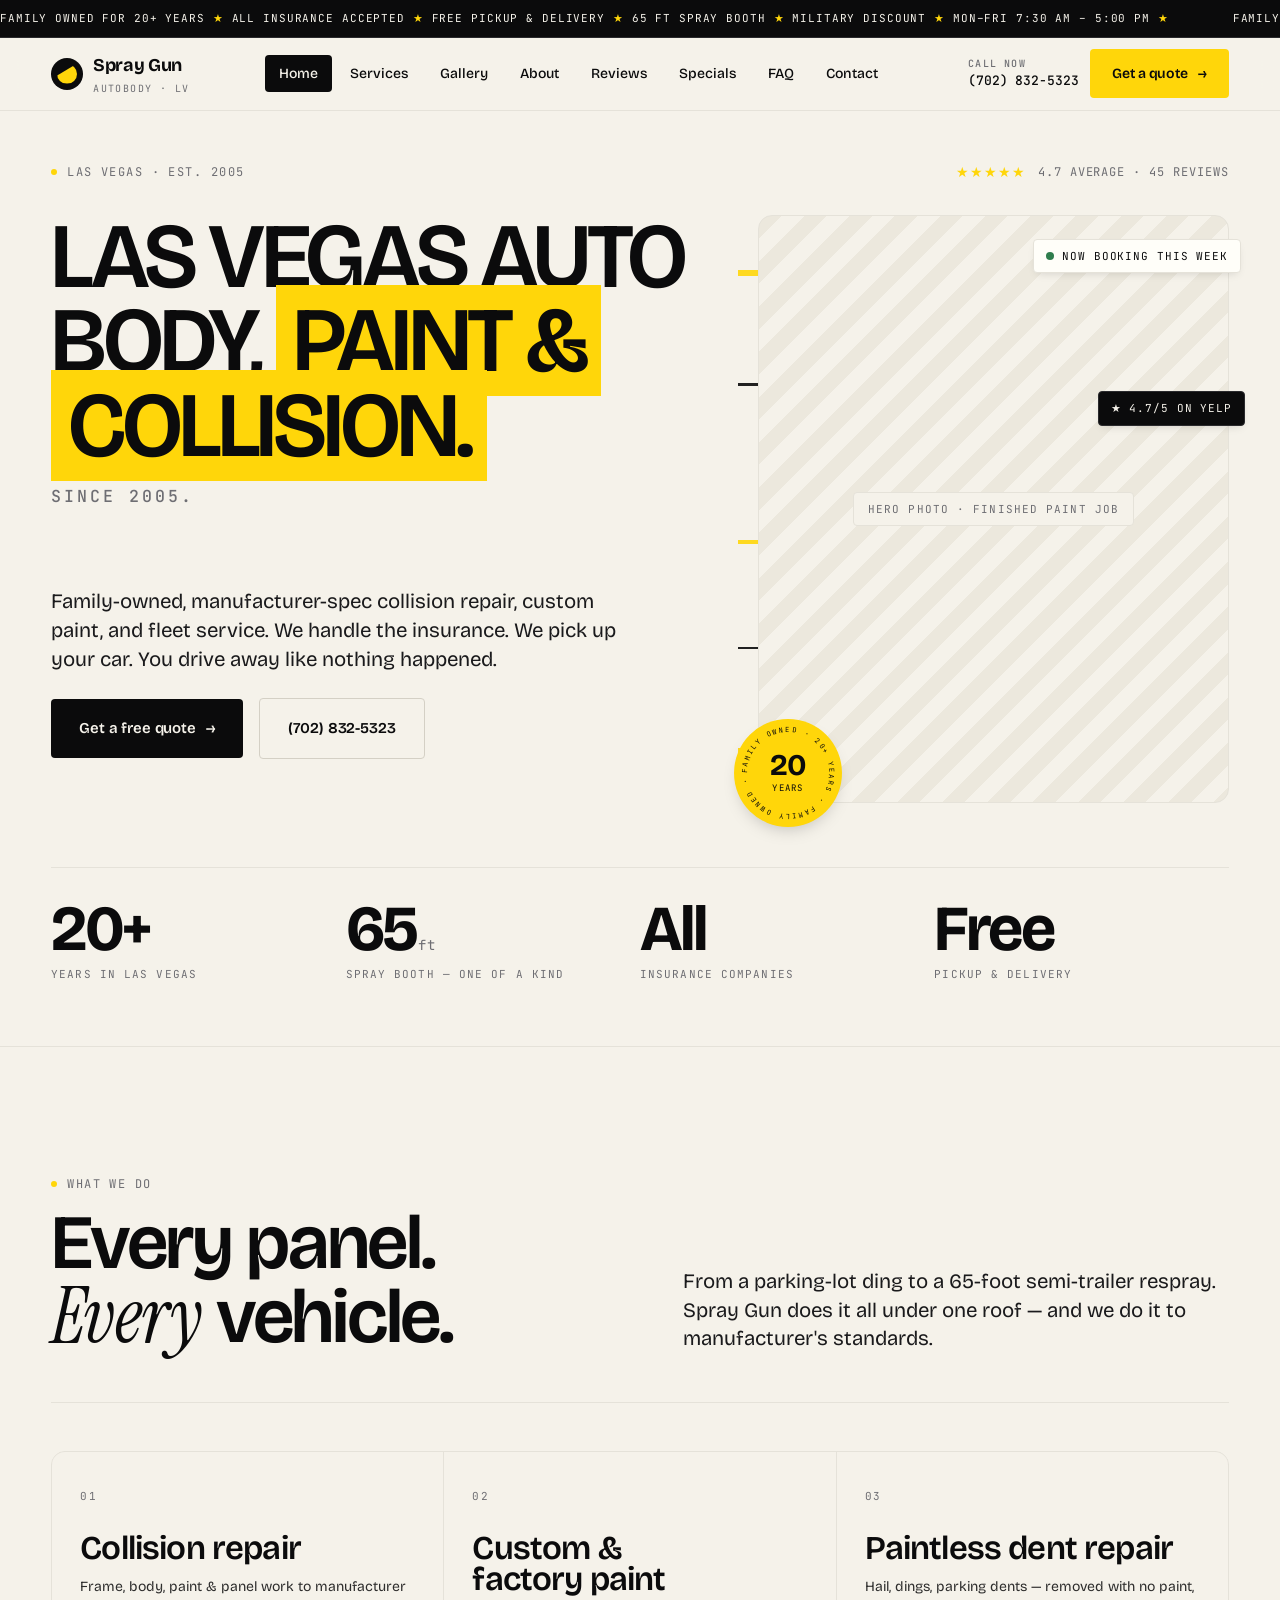
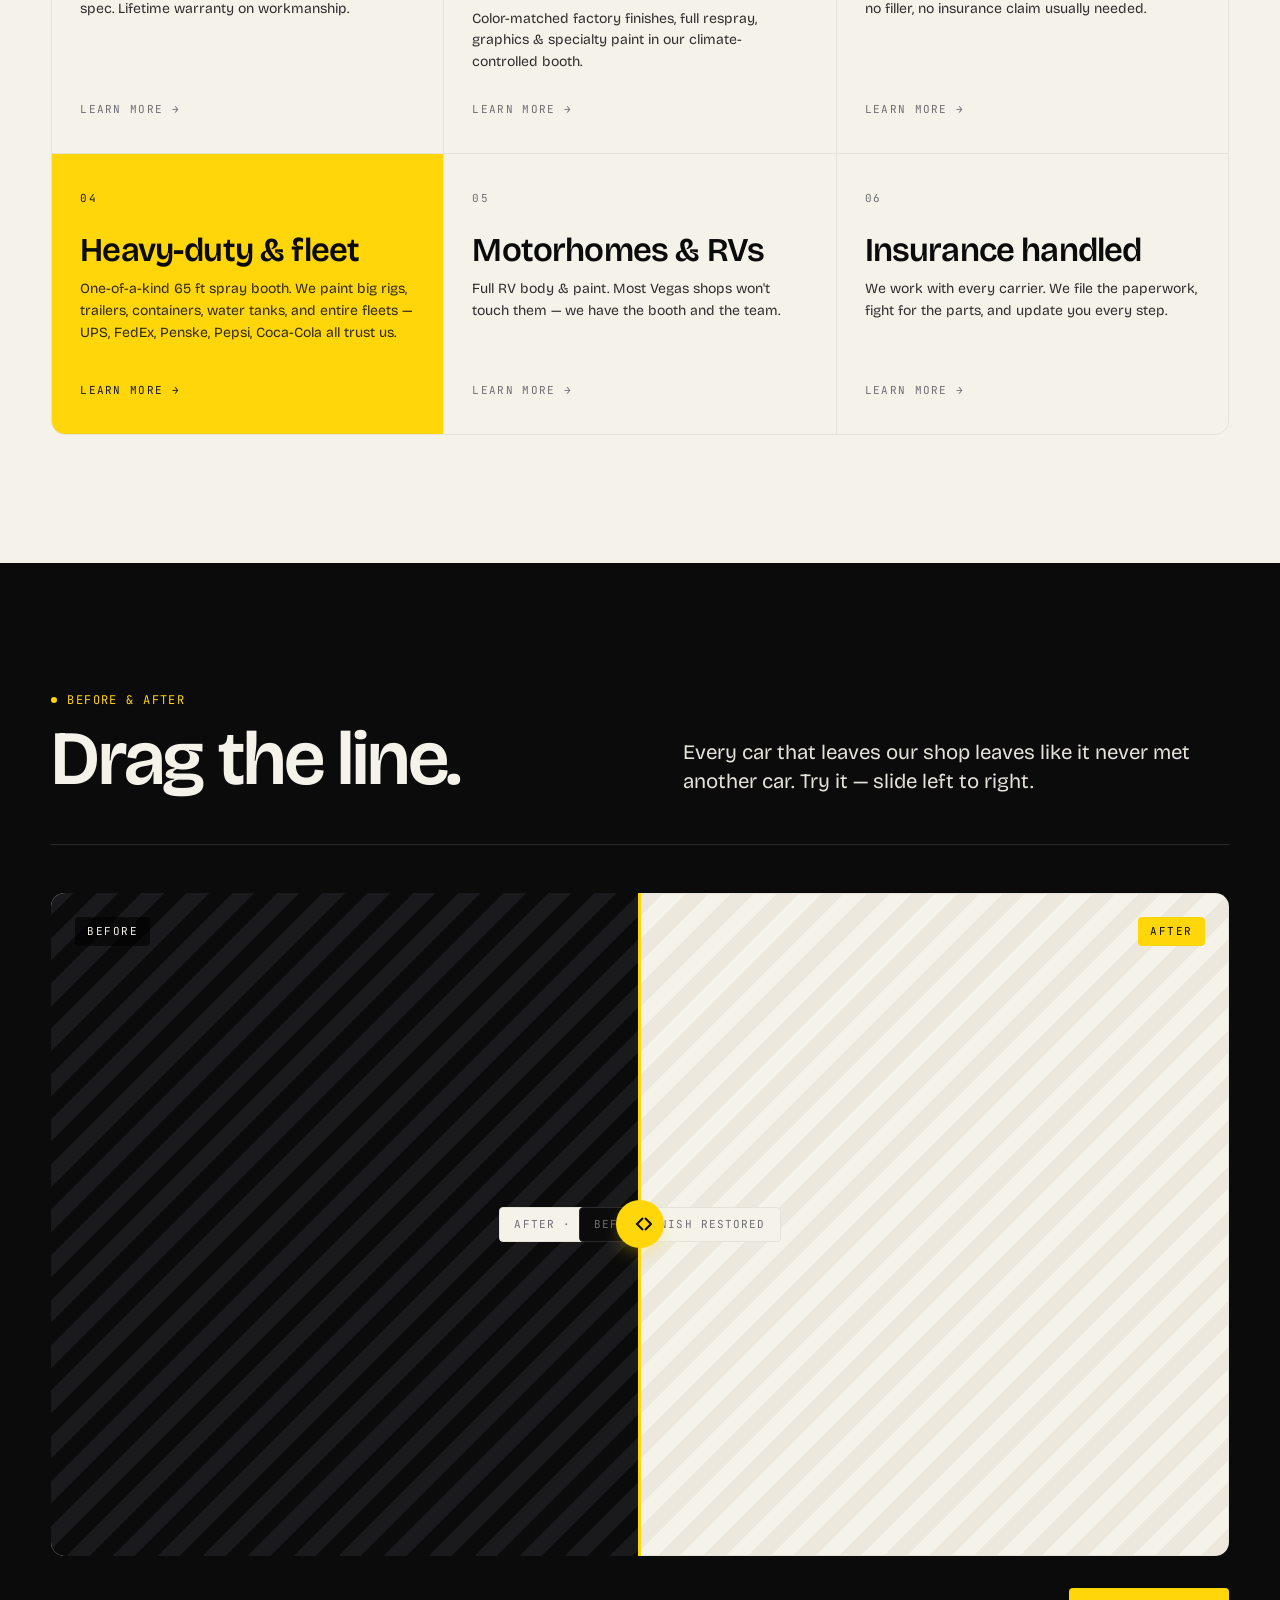
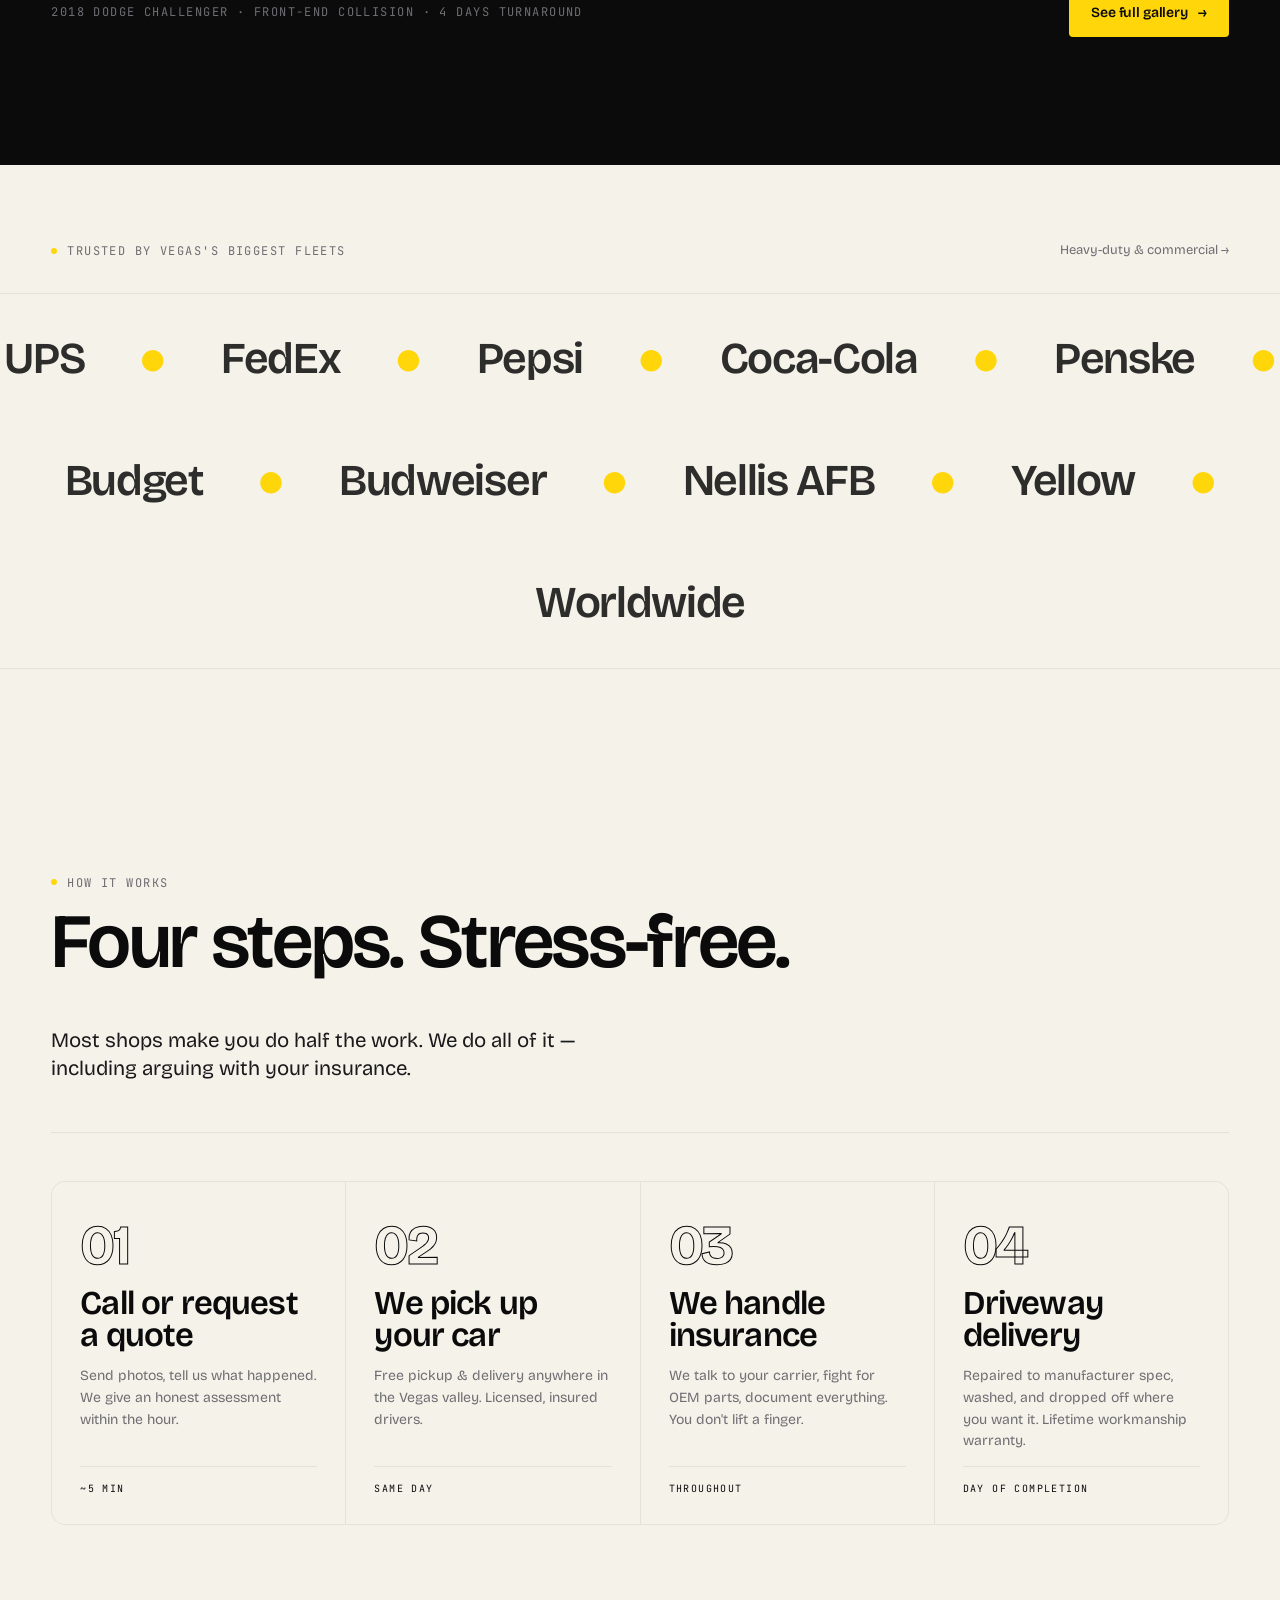
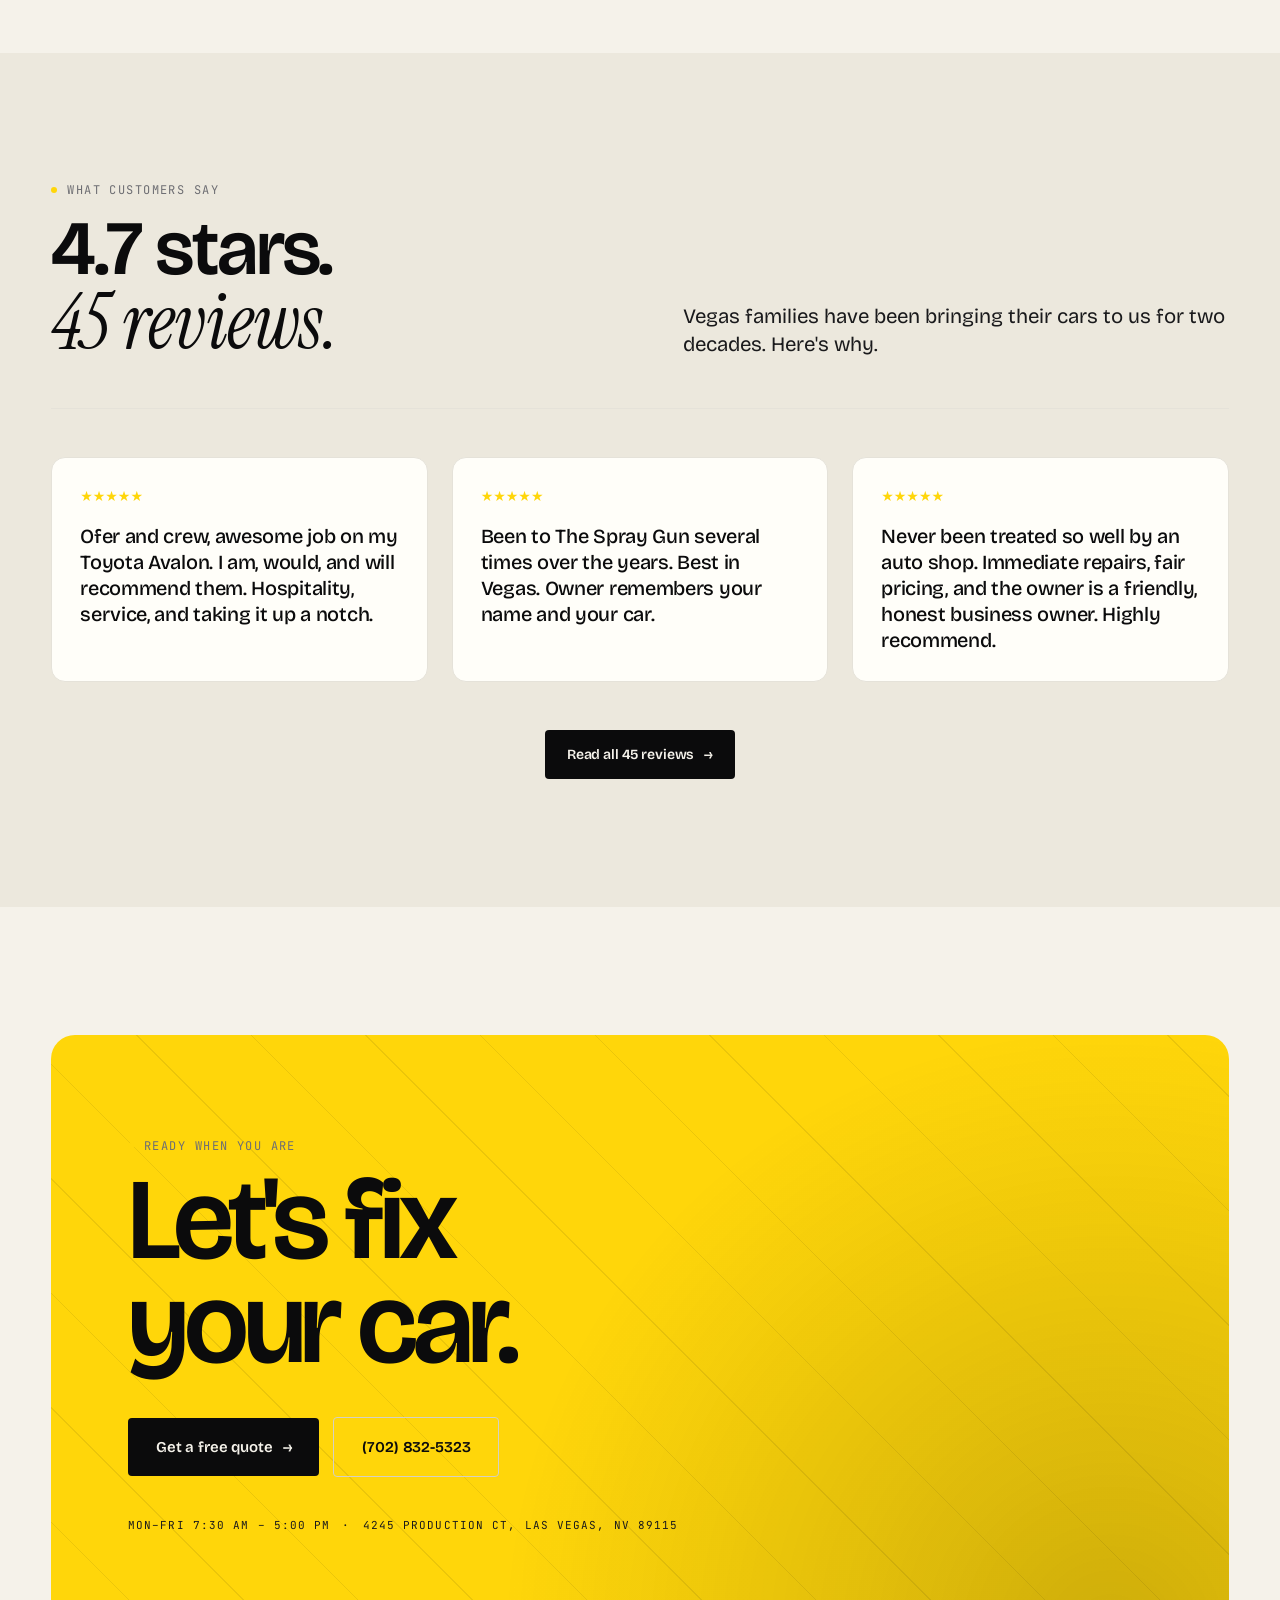
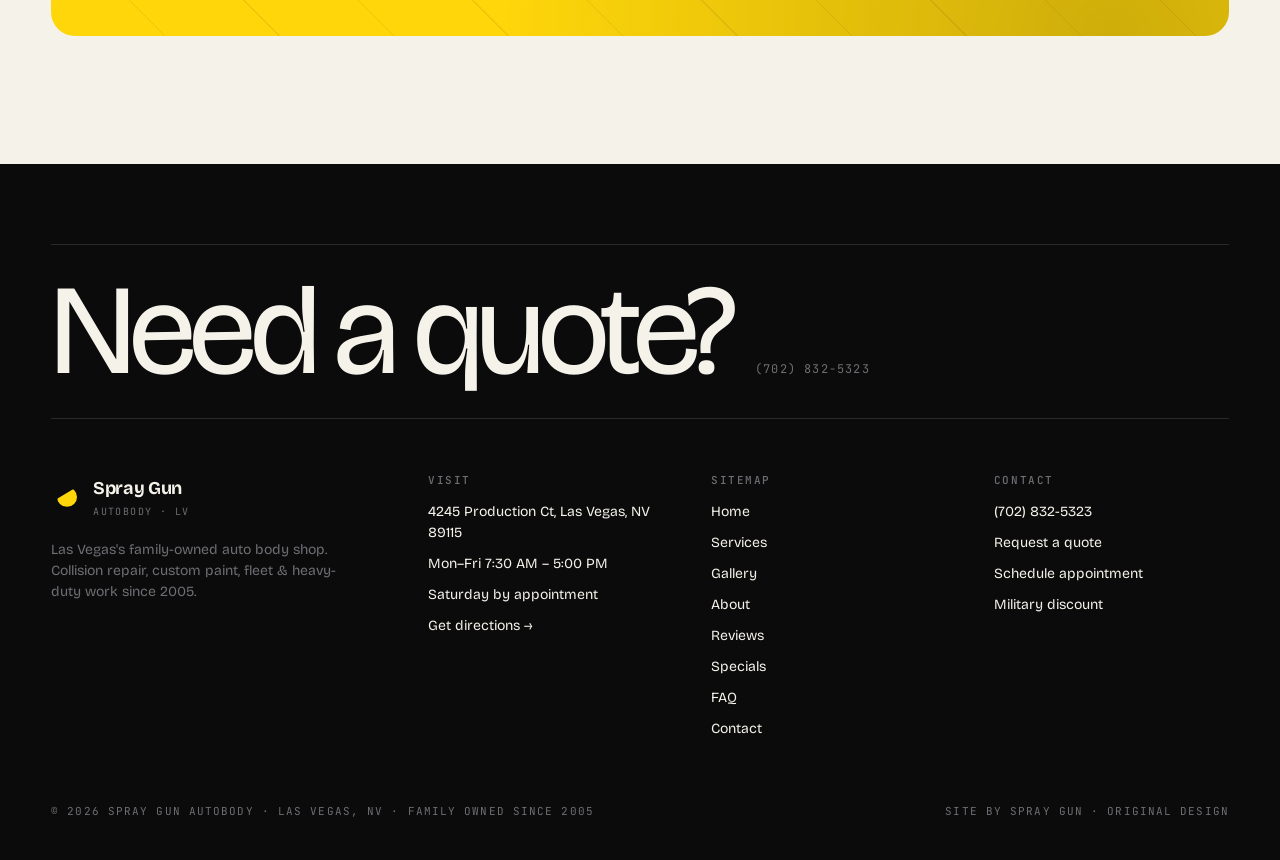
==== commit 2f53935e: "Update index.html" ====
--- a/index.html
+++ b/index.html
@@ -3,7 +3,7 @@
 <head>
 <meta charset="utf-8" />
 <meta name="viewport" content="width=device-width,initial-scale=1" />
-<title>Spray Gun Autobody — Las Vegas Auto Body, Collision Repair &amp; Custom Paint</title>
+<title>Spray Gun Autobody</title>
 <meta name="description" content="Las Vegas's family-owned auto body shop since 2005. Collision repair, custom paint, paintless dent repair, fleet &amp; heavy-duty service. All insurance accepted. Free pickup &amp; delivery. Call (702) 832-5323." />
 <meta name="keywords" content="auto body Las Vegas, Las Vegas autobody, collision repair Las Vegas, car repair Las Vegas, truck repair, paintless dent repair, custom paint, fleet repair, big rig painting, 65 ft spray booth, motorhome paint Las Vegas" />
 <meta name="theme-color" content="#FFD60A" />
@@ -327,29 +327,6 @@
   </div>
 </section>
 
-<!-- ============================================================
-     GALLERY preview
-     ============================================================ -->
-<section class="section-sm" data-screen-label="01 Home — Gallery preview">
-  <div class="wrap">
-    <div class="sec-head">
-      <div>
-        <div class="eyebrow eyebrow-dot">From our shop</div>
-        <h2 class="h-1" style="margin-top:14px;">Recent work.</h2>
-      </div>
-      <a href="gallery.html" class="btn btn-ghost">View full gallery <span class="arrow">→</span></a>
-    </div>
-
-    <div class="gallery-strip">
-      <div class="gs-item gs-tall ph" data-label="Auburn Speedster · custom respray"></div>
-      <div class="gs-item ph" data-label="Maserati Granturismo"></div>
-      <div class="gs-item ph" data-label="Tesla Model S · panel repair"></div>
-      <div class="gs-item gs-wide ph" data-label="Penske trailer · fleet livery"></div>
-      <div class="gs-item ph" data-label="Dodge Challenger"></div>
-      <div class="gs-item ph" data-label="U.S. Air Force vehicle"></div>
-    </div>
-  </div>
-</section>
 
 <!-- ============================================================
      REVIEWS
